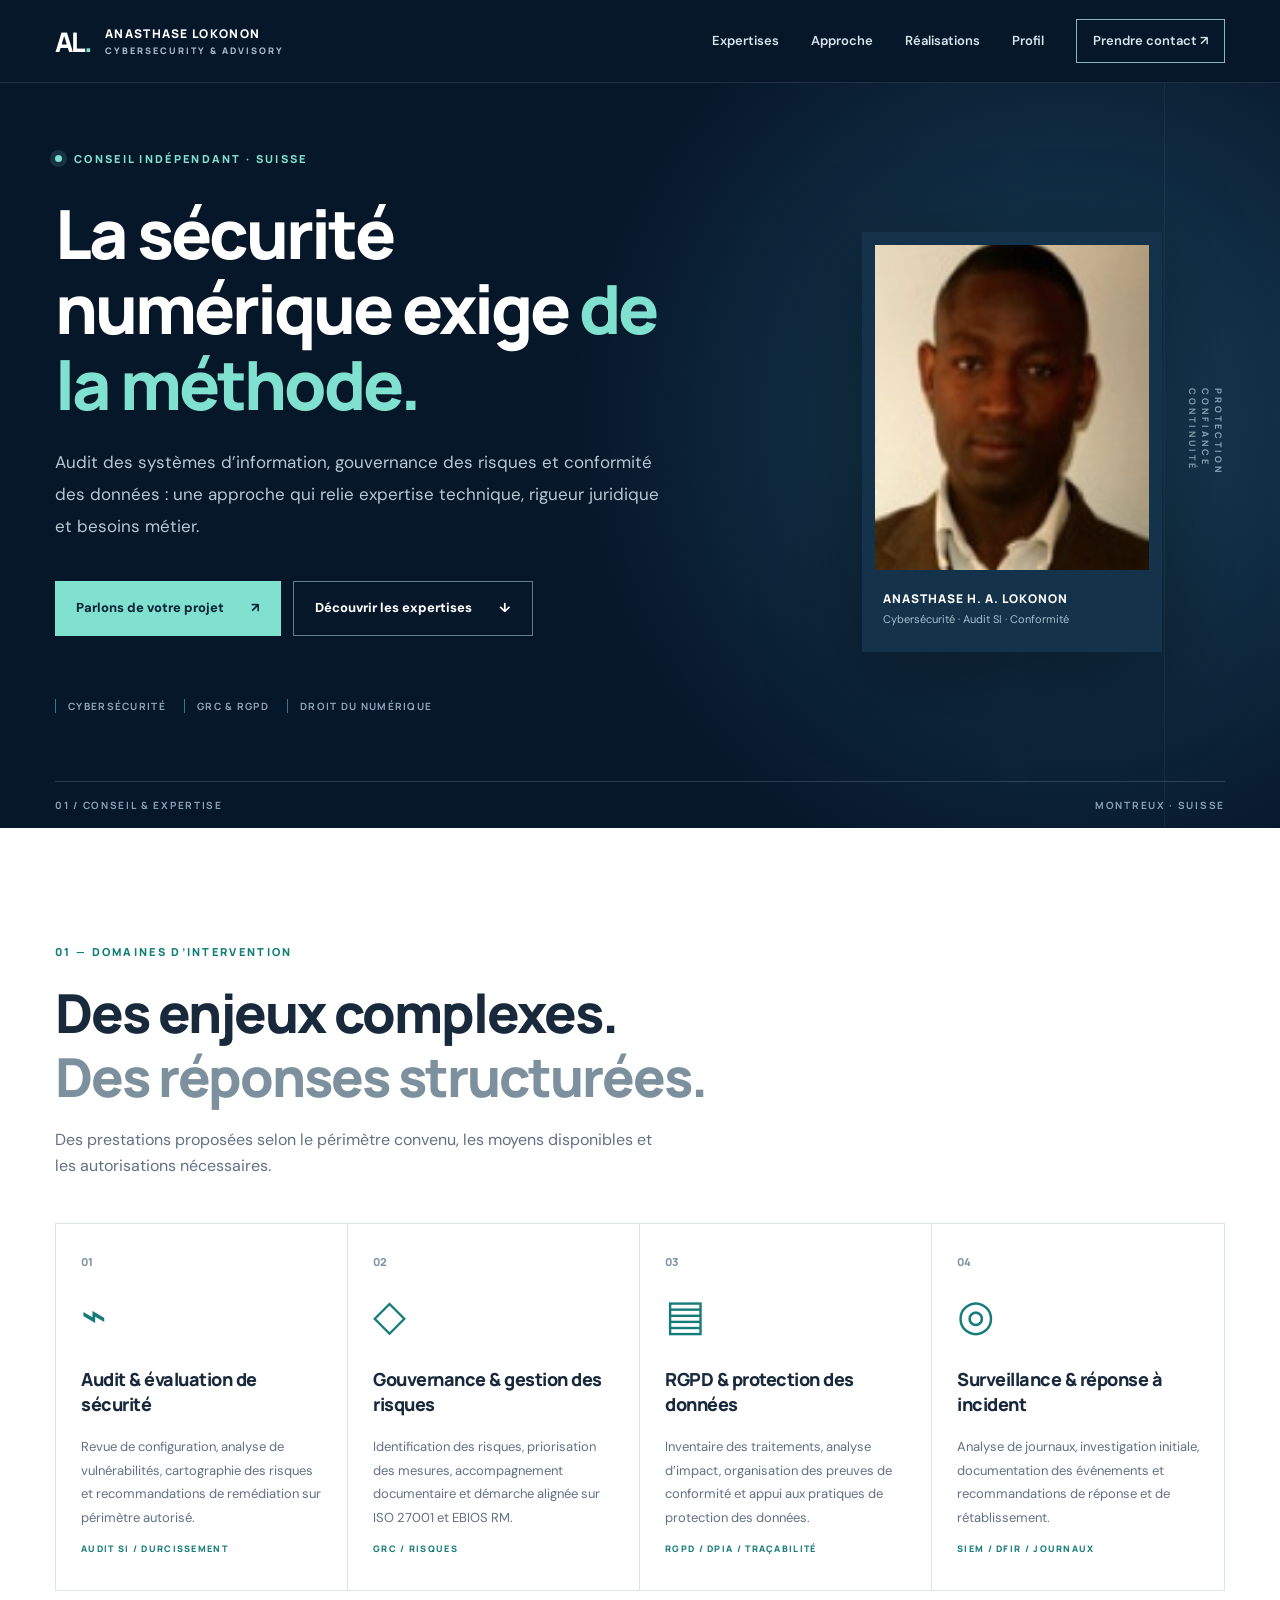
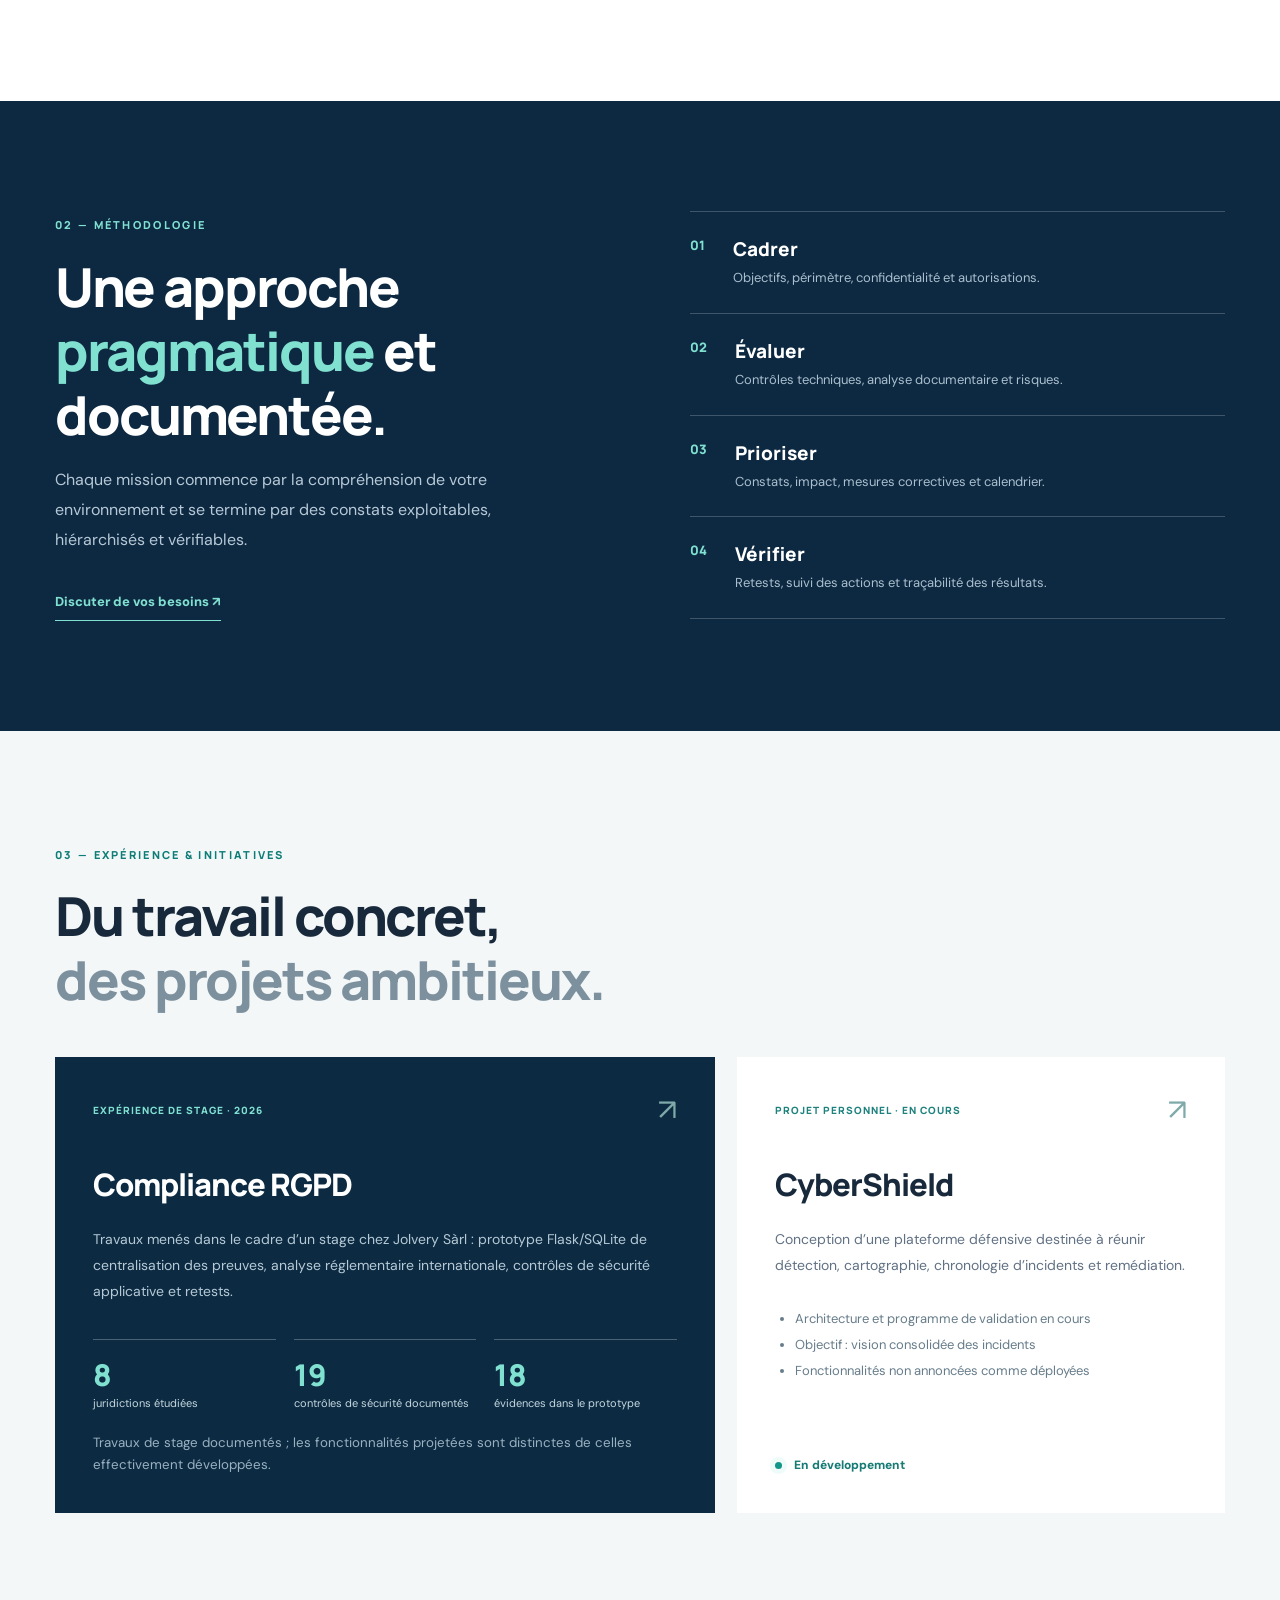
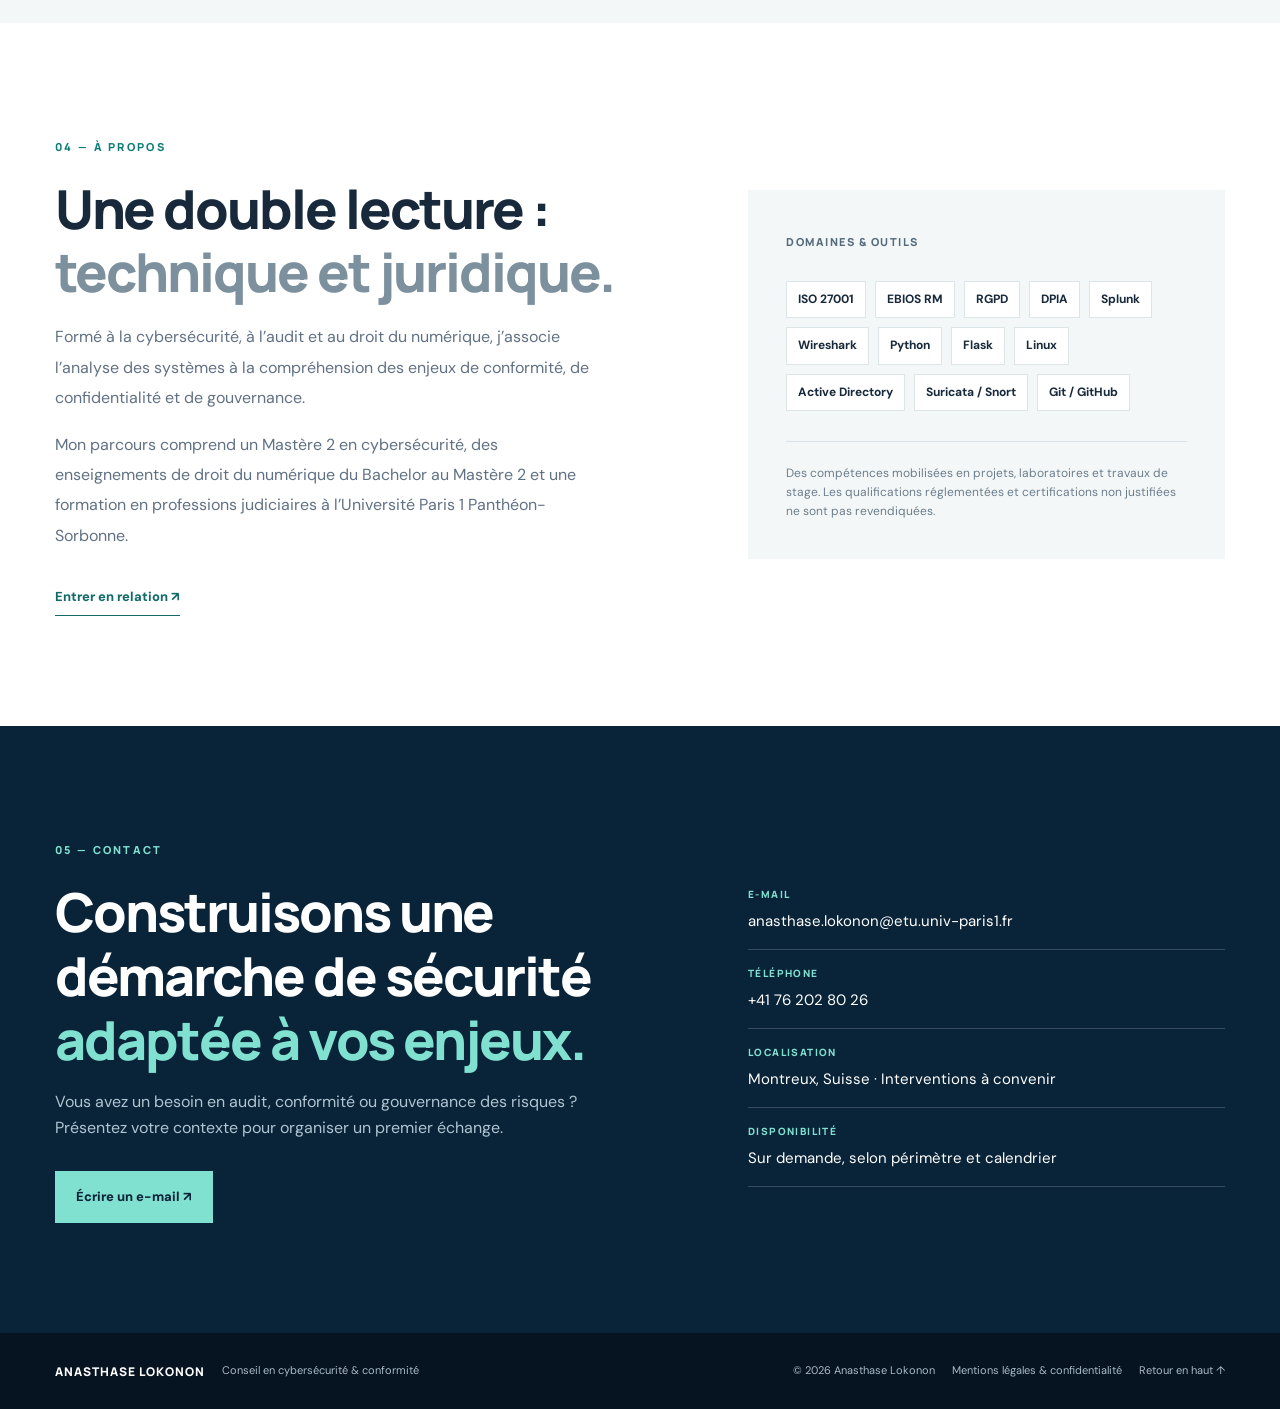
==== index.html @ 8c26c09a "Add files via upload" ====
<!doctype html>
<html lang="fr">
<head>
<meta charset="utf-8"><meta name="viewport" content="width=device-width,initial-scale=1">
<meta name="description" content="Conseil en cybersécurité, audit de sécurité, gouvernance des risques et conformité RGPD en Suisse. Anasthase Lokonon.">
<meta name="theme-color" content="#07172a"><title>Anasthase Lokonon | Conseil en cybersécurité & conformité</title>
<link rel="icon" href="assets/favicon.svg" type="image/svg+xml"><link rel="stylesheet" href="styles.css">
</head>
<body>
<a class="skip" href="#main">Aller au contenu</a>
<header class="header"><div class="container nav"><a class="brand" href="#accueil" aria-label="Accueil"><span class="brand-mark">AL<span>.</span></span><span class="brand-copy">ANASTHASE LOKONON<small>CYBERSECURITY & ADVISORY</small></span></a><button class="menu-toggle" type="button" aria-expanded="false" aria-controls="navlinks">Menu <span aria-hidden="true">☰</span></button><nav id="navlinks" aria-label="Navigation principale"><a href="#expertises">Expertises</a><a href="#approche">Approche</a><a href="#realisations">Réalisations</a><a href="#profil">Profil</a><a class="nav-contact" href="#contact">Prendre contact ↗</a></nav></div></header>
<main id="main">
<section class="hero" id="accueil"><div class="hero-grid container"><div class="hero-copy"><div class="eyebrow"><span class="pulse"></span> CONSEIL INDÉPENDANT · SUISSE</div><h1>La sécurité numérique exige <em>de la méthode.</em></h1><p class="lead">Audit des systèmes d’information, gouvernance des risques et conformité des données : une approche qui relie expertise technique, rigueur juridique et besoins métier.</p><div class="hero-actions"><a class="btn primary" href="#contact">Parlons de votre projet <span>↗</span></a><a class="btn ghost" href="#expertises">Découvrir les expertises <span>↓</span></a></div><div class="hero-proof"><span>CYBERSÉCURITÉ</span><span>GRC & RGPD</span><span>DROIT DU NUMÉRIQUE</span></div></div><div class="hero-aside"><div class="portrait-card"><img src="assets/portrait.jpg" alt="Portrait d’Anasthase Lokonon"/><div class="portrait-meta"><span>ANASTHASE H. A. LOKONON</span><small>Cybersécurité · Audit SI · Conformité</small></div></div><div class="hero-annotation"><span class="line"></span><span>PROTECTION<br>CONFIANCE<br>CONTINUITÉ</span></div></div></div><div class="hero-bottom container"><span>01 / CONSEIL & EXPERTISE</span><span>MONTREUX · SUISSE</span></div></section>
<section class="intro section" id="expertises"><div class="container"><div class="section-heading"><span class="kicker">01 — DOMAINES D’INTERVENTION</span><h2>Des enjeux complexes.<br><span>Des réponses structurées.</span></h2><p>Des prestations proposées selon le périmètre convenu, les moyens disponibles et les autorisations nécessaires.</p></div><div class="services"><article class="service"><span class="service-num">01</span><div class="service-icon">⌁</div><h3>Audit & évaluation de sécurité</h3><p>Revue de configuration, analyse de vulnérabilités, cartographie des risques et recommandations de remédiation sur périmètre autorisé.</p><span class="service-tags">AUDIT SI / DURCISSEMENT</span></article><article class="service"><span class="service-num">02</span><div class="service-icon">◇</div><h3>Gouvernance & gestion des risques</h3><p>Identification des risques, priorisation des mesures, accompagnement documentaire et démarche alignée sur ISO 27001 et EBIOS RM.</p><span class="service-tags">GRC / RISQUES</span></article><article class="service"><span class="service-num">03</span><div class="service-icon">▤</div><h3>RGPD & protection des données</h3><p>Inventaire des traitements, analyse d’impact, organisation des preuves de conformité et appui aux pratiques de protection des données.</p><span class="service-tags">RGPD / DPIA / TRAÇABILITÉ</span></article><article class="service"><span class="service-num">04</span><div class="service-icon">◎</div><h3>Surveillance & réponse à incident</h3><p>Analyse de journaux, investigation initiale, documentation des événements et recommandations de réponse et de rétablissement.</p><span class="service-tags">SIEM / DFIR / JOURNAUX</span></article></div></div></section>
<section class="approach section" id="approche"><div class="container approach-grid"><div><span class="kicker light">02 — MÉTHODOLOGIE</span><h2>Une approche <em>pragmatique</em> et documentée.</h2><p>Chaque mission commence par la compréhension de votre environnement et se termine par des constats exploitables, hiérarchisés et vérifiables.</p><a class="text-link" href="#contact">Discuter de vos besoins ↗</a></div><div class="steps"><div><b>01</b><span><strong>Cadrer</strong><small>Objectifs, périmètre, confidentialité et autorisations.</small></span></div><div><b>02</b><span><strong>Évaluer</strong><small>Contrôles techniques, analyse documentaire et risques.</small></span></div><div><b>03</b><span><strong>Prioriser</strong><small>Constats, impact, mesures correctives et calendrier.</small></span></div><div><b>04</b><span><strong>Vérifier</strong><small>Retests, suivi des actions et traçabilité des résultats.</small></span></div></div></div></section>
<section class="projects section" id="realisations"><div class="container"><div class="section-heading"><span class="kicker">03 — EXPÉRIENCE & INITIATIVES</span><h2>Du travail concret,<br><span>des projets ambitieux.</span></h2></div><div class="project-grid"><article class="project featured"><div class="project-top"><span class="tag">EXPÉRIENCE DE STAGE · 2026</span><span class="project-symbol">↗</span></div><h3>Compliance RGPD</h3><p>Travaux menés dans le cadre d’un stage chez Jolvery Sàrl : prototype Flask/SQLite de centralisation des preuves, analyse réglementaire internationale, contrôles de sécurité applicative et retests.</p><div class="project-metrics"><div><strong>8</strong><span>juridictions étudiées</span></div><div><strong>19</strong><span>contrôles de sécurité documentés</span></div><div><strong>18</strong><span>évidences dans le prototype</span></div></div><small>Travaux de stage documentés ; les fonctionnalités projetées sont distinctes de celles effectivement développées.</small></article><article class="project secondary"><div class="project-top"><span class="tag outline">PROJET PERSONNEL · EN COURS</span><span class="project-symbol">↗</span></div><h3>CyberShield</h3><p>Conception d’une plateforme défensive destinée à réunir détection, cartographie, chronologie d’incidents et remédiation.</p><ul><li>Architecture et programme de validation en cours</li><li>Objectif : vision consolidée des incidents</li><li>Fonctionnalités non annoncées comme déployées</li></ul><span class="project-status"><span class="pulse"></span> En développement</span></article></div></div></section>
<section class="profile section" id="profil"><div class="container profile-grid"><div><span class="kicker">04 — À PROPOS</span><h2>Une double lecture :<br><span>technique et juridique.</span></h2><p>Formé à la cybersécurité, à l’audit et au droit du numérique, j’associe l’analyse des systèmes à la compréhension des enjeux de conformité, de confidentialité et de gouvernance.</p><p>Mon parcours comprend un Mastère 2 en cybersécurité, des enseignements de droit du numérique du Bachelor au Mastère 2 et une formation en professions judiciaires à l’Université Paris 1 Panthéon-Sorbonne.</p><a class="text-link dark" href="#contact">Entrer en relation ↗</a></div><div class="profile-panel"><span>DOMAINES & OUTILS</span><div class="chips"><span>ISO 27001</span><span>EBIOS RM</span><span>RGPD</span><span>DPIA</span><span>Splunk</span><span>Wireshark</span><span>Python</span><span>Flask</span><span>Linux</span><span>Active Directory</span><span>Suricata / Snort</span><span>Git / GitHub</span></div><div class="profile-note">Des compétences mobilisées en projets, laboratoires et travaux de stage. Les qualifications réglementées et certifications non justifiées ne sont pas revendiquées.</div></div></div></section>
<section class="contact section" id="contact"><div class="container contact-grid"><div><span class="kicker light">05 — CONTACT</span><h2>Construisons une démarche de sécurité <em>adaptée à vos enjeux.</em></h2><p>Vous avez un besoin en audit, conformité ou gouvernance des risques ? Présentez votre contexte pour organiser un premier échange.</p><a class="btn primary" href="mailto:anasthase.lokonon@etu.univ-paris1.fr?subject=Demande%20de%20contact%20-%20Conseil%20cybers%C3%A9curit%C3%A9">Écrire un e-mail ↗</a></div><div class="contact-details"><div><small>E-MAIL</small><a href="mailto:anasthase.lokonon@etu.univ-paris1.fr">anasthase.lokonon@etu.univ-paris1.fr</a></div><div><small>TÉLÉPHONE</small><a href="tel:+41762028026">+41 76 202 80 26</a></div><div><small>LOCALISATION</small><span>Montreux, Suisse · Interventions à convenir</span></div><div><small>DISPONIBILITÉ</small><span>Sur demande, selon périmètre et calendrier</span></div></div></div></section>
</main>
<footer><div class="container footer-inner"><div><strong>ANASTHASE LOKONON</strong><span>Conseil en cybersécurité & conformité</span></div><div><span>© <span id="year">2026</span> Anasthase Lokonon</span><button type="button" class="footer-link" id="legal-open">Mentions légales & confidentialité</button><a href="#accueil">Retour en haut ↑</a></div></div></footer>
<dialog id="legal"><div class="dialog-content"><button type="button" class="close" id="legal-close" aria-label="Fermer">×</button><h2>Mentions légales & confidentialité</h2><p><strong>Site vitrine de pré-lancement.</strong> Présentation du projet d’activité professionnelle d’Anasthase Lokonon. Aucune immatriculation commerciale, forme juridique ou certification d’entreprise n’est revendiquée à ce stade.</p><p><strong>Contact :</strong> anasthase.lokonon@etu.univ-paris1.fr — Montreux, Suisse.</p><p><strong>Données :</strong> ce site statique ne comporte ni formulaire de collecte ni outil d’analyse d’audience intégré. Le bouton de contact ouvre votre logiciel de messagerie ; votre message est ensuite traité par votre fournisseur de courrier électronique.</p><p><strong>Avant publication commerciale :</strong> compléter les mentions obligatoires applicables (raison sociale, adresse professionnelle, identifiants d’entreprise, hébergeur, politique de confidentialité, selon le cas).</p></div></dialog>
<script src="script.js"></script>
</body></html>
---- styles.css ----
@import url('https://fonts.googleapis.com/css2?family=DM+Sans:wght@400;500;600;700&family=Manrope:wght@400;500;600;700;800&display=swap');
:root{--navy:#07172a;--navy2:#0d2841;--teal:#80e1d1;--ink:#17293b;--muted:#617184;--line:#dce4eb;--off:#f4f7f8;--white:#fff}*{box-sizing:border-box}html{scroll-behavior:smooth}body{margin:0;font-family:'DM Sans',Arial,sans-serif;color:var(--ink);background:#fff;line-height:1.6}a{color:inherit;text-decoration:none}button{font:inherit}img{max-width:100%}.container{width:min(1170px,calc(100% - 56px));margin:auto}.skip{position:absolute;left:-999px;top:0;background:white;z-index:10;padding:10px}.skip:focus{left:10px}.header{background:var(--navy);position:sticky;top:0;z-index:8;border-bottom:1px solid #ffffff1c}.nav{display:flex;align-items:center;justify-content:space-between;min-height:82px}.brand{display:flex;gap:14px;align-items:center;color:white}.brand-mark{font:800 27px Manrope;letter-spacing:-2px}.brand-mark span{color:var(--teal)}.brand-copy{font:800 12px Manrope;letter-spacing:1.3px}.brand-copy small{display:block;font-size:9px;letter-spacing:2px;color:#a7bbcb;margin-top:2px}.nav nav{display:flex;align-items:center;gap:32px;color:#d9e5ec;font-size:13px;font-weight:600}.nav nav a:hover,.text-link:hover{color:var(--teal)}.nav-contact{border:1px solid #8ab6c4;padding:11px 16px}.menu-toggle{display:none}.hero{background:radial-gradient(circle at 83% 45%,#19415a 0%,transparent 43%),var(--navy);color:white;position:relative;overflow:hidden}.hero:before{content:'';position:absolute;right:9%;top:0;height:100%;border-left:1px solid #ffffff0d}.hero-grid{min-height:660px;display:grid;grid-template-columns:1.22fr .78fr;gap:80px;align-items:center;padding:68px 0}.eyebrow,.kicker{font:800 11px Manrope;letter-spacing:2.3px;color:#0e7d77}.eyebrow{color:var(--teal);display:flex;align-items:center;gap:12px}.pulse{display:inline-block;width:7px;height:7px;background:var(--teal);border-radius:50%;box-shadow:0 0 0 5px #80e1d122}.hero h1{font:800 clamp(46px,5.3vw,78px)/1.11 Manrope;letter-spacing:-3px;margin:30px 0 24px;max-width:750px}.hero h1 em,.approach h2 em,.contact h2 em{font-style:normal;color:var(--teal)}.lead{font-size:17px;max-width:620px;color:#b7c8d4;line-height:1.9}.hero-actions{display:flex;gap:12px;flex-wrap:wrap;margin-top:38px}.btn{display:inline-flex;gap:27px;align-items:center;justify-content:space-between;padding:16px 21px;font-size:13px;font-weight:800;transition:transform .2s,background .2s}.btn:hover{transform:translateY(-2px)}.primary{background:var(--teal);color:#082338}.primary:hover{background:#a7f0e4}.ghost{border:1px solid #617d90;color:white}.hero-proof{display:flex;gap:18px;flex-wrap:wrap;margin-top:63px}.hero-proof span{font:700 10px Manrope;letter-spacing:1.3px;color:#8ea7b8;border-left:1px solid #447084;padding-left:12px}.hero-aside{display:flex;align-items:center;gap:24px;justify-content:flex-end}.portrait-card{width:300px;background:#14334a;padding:13px;box-shadow:0 24px 90px #0006;transform:translateY(10px)}.portrait-card img{width:100%;height:325px;object-fit:cover;object-position:center 25%;display:block;image-rendering:auto;filter:saturate(.88)}.portrait-meta{padding:20px 8px 10px;display:grid;gap:4px}.portrait-meta span{font:800 12px Manrope;letter-spacing:1px}.portrait-meta small{font-size:11px;color:#a7becd}.hero-annotation{writing-mode:vertical-rl;font:700 9px Manrope;letter-spacing:3px;color:#92b2bf}.hero-bottom{border-top:1px solid #ffffff24;display:flex;justify-content:space-between;padding:16px 0;color:#88a5b5;font:700 10px Manrope;letter-spacing:1.7px}.section{padding:110px 0}.section-heading{max-width:770px;margin-bottom:45px}.section h2{font:800 clamp(34px,4.2vw,56px)/1.19 Manrope;letter-spacing:-2px;margin:18px 0}.section-heading h2 span,.profile h2 span{color:#7c909e}.section-heading p{max-width:600px;color:var(--muted)}.services{display:grid;grid-template-columns:repeat(4,1fr);border:1px solid var(--line)}.service{padding:30px 25px 35px;border-right:1px solid var(--line);min-height:355px;display:flex;flex-direction:column}.service:last-child{border:0}.service-num{font:800 11px Manrope;color:#8095a5}.service-icon{font-size:43px;color:#157c79;margin:12px 0}.service h3{font:800 18px/1.4 Manrope;letter-spacing:-.5px;margin:5px 0}.service p{font-size:13px;color:var(--muted);line-height:1.8}.service-tags{margin-top:auto;font:800 9px Manrope;letter-spacing:1.3px;color:#197d7b}.approach{background:var(--navy2);color:white}.approach-grid{display:grid;grid-template-columns:1fr 1fr;gap:100px}.kicker.light{color:var(--teal)}.approach h2{max-width:470px}.approach p{color:#b7c9d6;max-width:440px;line-height:1.9}.text-link{display:inline-block;font-weight:800;color:var(--teal);border-bottom:1px solid currentColor;padding-bottom:7px;margin-top:20px;font-size:13px}.steps{border-top:1px solid #ffffff35}.steps>div{display:flex;gap:28px;border-bottom:1px solid #ffffff35;padding:24px 0}.steps b{color:var(--teal);font:800 13px Manrope}.steps span{display:grid;gap:6px}.steps strong{font:800 19px Manrope}.steps small{color:#abc0ce;font-size:13px}.projects{background:var(--off)}.project-grid{display:grid;grid-template-columns:1.15fr .85fr;gap:22px}.project{padding:38px;background:white;min-height:425px;display:flex;flex-direction:column}.project.featured{background:#0c2b43;color:white}.project-top{display:flex;justify-content:space-between;align-items:center}.tag{font:800 10px Manrope;letter-spacing:1px;color:var(--teal)}.tag.outline{color:#1d827e}.project-symbol{font-size:30px;line-height:1;color:#7faaa9}.project h3{font:800 31px Manrope;letter-spacing:-1px;margin:38px 0 8px}.project p{font-size:14px;line-height:1.85;color:#b6c9d5}.project.secondary p{color:var(--muted)}.project-metrics{display:grid;grid-template-columns:repeat(3,1fr);gap:18px;margin:20px 0}.project-metrics div{border-top:1px solid #ffffff42;padding-top:14px}.project-metrics strong{display:block;font:800 30px Manrope;color:var(--teal)}.project-metrics span{display:block;font-size:11px;color:#c6d7df}.project.featured>small{color:#9ab1c0;margin-top:auto}.project ul{padding-left:20px;font-size:13px;color:#667c8a;line-height:2}.project-status{margin-top:auto;font-size:12px;font-weight:800;color:#167b75;display:flex;align-items:center;gap:12px}.project-status .pulse{background:#14958a}.profile-grid{display:grid;grid-template-columns:1.1fr .9fr;gap:110px;align-items:center}.profile p{color:var(--muted);line-height:1.9;max-width:550px}.text-link.dark{color:#126b69}.profile-panel{background:var(--off);padding:38px}.profile-panel>span{font:800 11px Manrope;letter-spacing:1.5px;color:#536b7d}.chips{display:flex;flex-wrap:wrap;gap:9px;margin-top:28px}.chips span{background:white;border:1px solid #dce6e9;padding:8px 11px;font-size:12px;font-weight:700}.profile-note{margin-top:30px;border-top:1px solid #d9e2e7;padding-top:22px;font-size:12px;color:#6b7e8c}.contact{background:#092338;color:white}.contact-grid{display:grid;grid-template-columns:1.1fr .9fr;gap:110px}.contact h2{max-width:610px}.contact p{color:#b0c5d2;max-width:530px;margin-bottom:30px}.contact-details{padding-top:35px}.contact-details>div{border-bottom:1px solid #ffffff30;padding:16px 0;display:grid;gap:8px}.contact-details small{font:800 10px Manrope;letter-spacing:1.4px;color:var(--teal)}.contact-details a,.contact-details span{font-size:15px;overflow-wrap:anywhere}footer{background:#061421;color:#a9bac6}.footer-inner{padding:29px 0;display:flex;justify-content:space-between;gap:20px}.footer-inner>div{display:flex;gap:17px;align-items:center;flex-wrap:wrap;font-size:11px}.footer-inner strong{color:white;font:800 12px Manrope;letter-spacing:1px}.footer-link{background:none;border:0;color:inherit;cursor:pointer;padding:0;font-size:11px}.footer-link:hover{color:white}dialog{max-width:610px;border:0;box-shadow:0 30px 100px #0007;padding:0;border-radius:4px}dialog::backdrop{background:#041625b8}.dialog-content{padding:36px;position:relative}.dialog-content h2{font:800 25px Manrope}.dialog-content p{color:#526779;font-size:14px}.close{position:absolute;right:16px;top:10px;border:0;background:none;font-size:30px;cursor:pointer}@media(max-width:980px){.nav nav{gap:16px}.hero-grid{gap:25px}.portrait-card{width:235px}.portrait-card img{height:260px}.services{grid-template-columns:repeat(2,1fr)}.service:nth-child(2){border-right:0}.service:nth-child(-n+2){border-bottom:1px solid var(--line)}.approach-grid,.profile-grid,.contact-grid{gap:40px}}@media(max-width:700px){.container{width:min(100% - 34px,1170px)}.nav{min-height:68px}.menu-toggle{display:block;background:transparent;color:white;border:1px solid #7891a1;padding:8px 12px}.nav nav{display:none;position:absolute;top:68px;left:0;right:0;background:#092338;flex-direction:column;align-items:stretch;gap:0;padding:10px 18px 20px}.nav nav.open{display:flex}.nav nav a{padding:12px;border-bottom:1px solid #ffffff21}.nav-contact{border:0}.hero-grid{grid-template-columns:1fr;min-height:0;padding:58px 0 40px;gap:38px}.hero h1{letter-spacing:-2px}.hero-aside{justify-content:flex-start}.portrait-card{width:230px}.portrait-card img{height:260px}.hero-annotation{display:none}.hero-proof{margin-top:35px}.hero-bottom{font-size:9px}.section{padding:70px 0}.section h2{letter-spacing:-1.5px}.services{grid-template-columns:1fr}.service{border-right:0!important;border-bottom:1px solid var(--line)!important;min-height:260px}.service:last-child{border-bottom:0!important}.approach-grid,.project-grid,.profile-grid,.contact-grid{grid-template-columns:1fr}.project{padding:28px;min-height:0}.project-metrics{gap:10px}.project-metrics strong{font-size:23px}.profile-panel{padding:26px}.footer-inner{flex-direction:column}.brand-copy{font-size:10px}}@media(prefers-reduced-motion:reduce){html{scroll-behavior:auto}.btn{transition:none}}
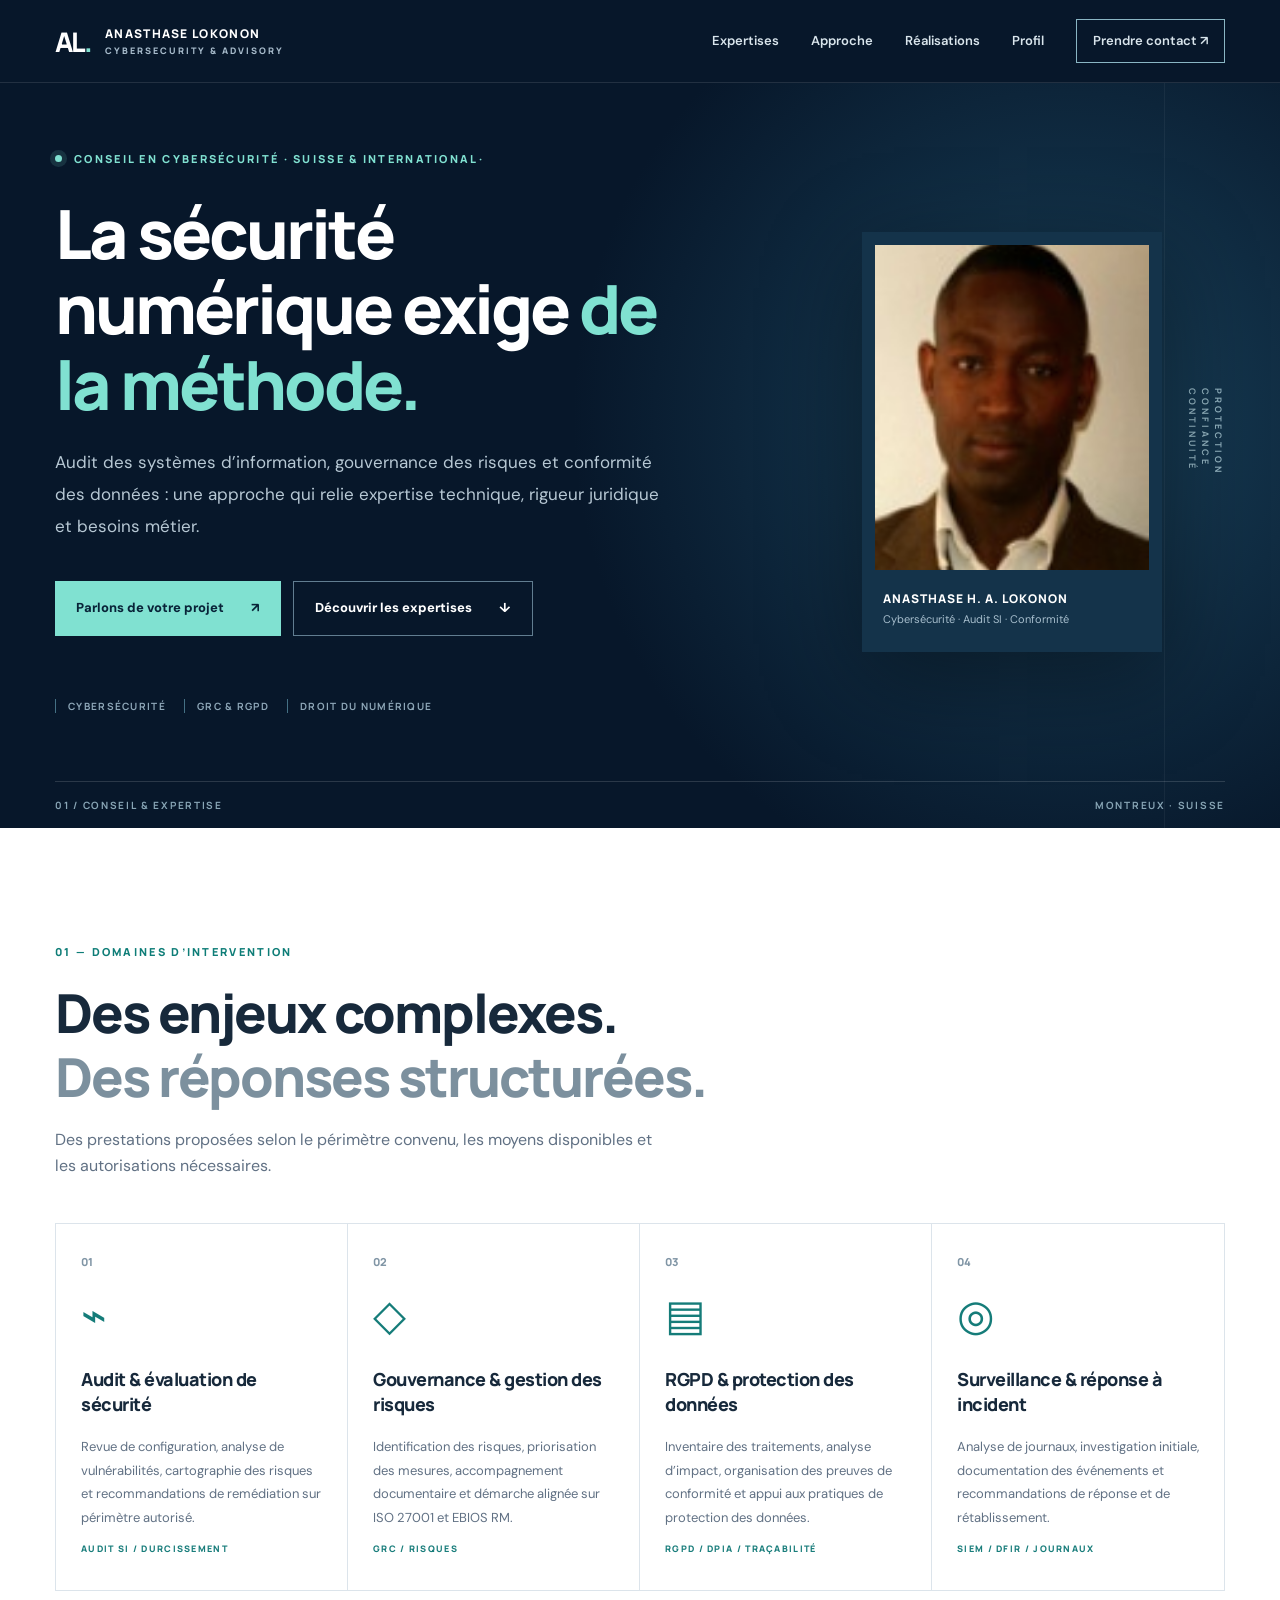
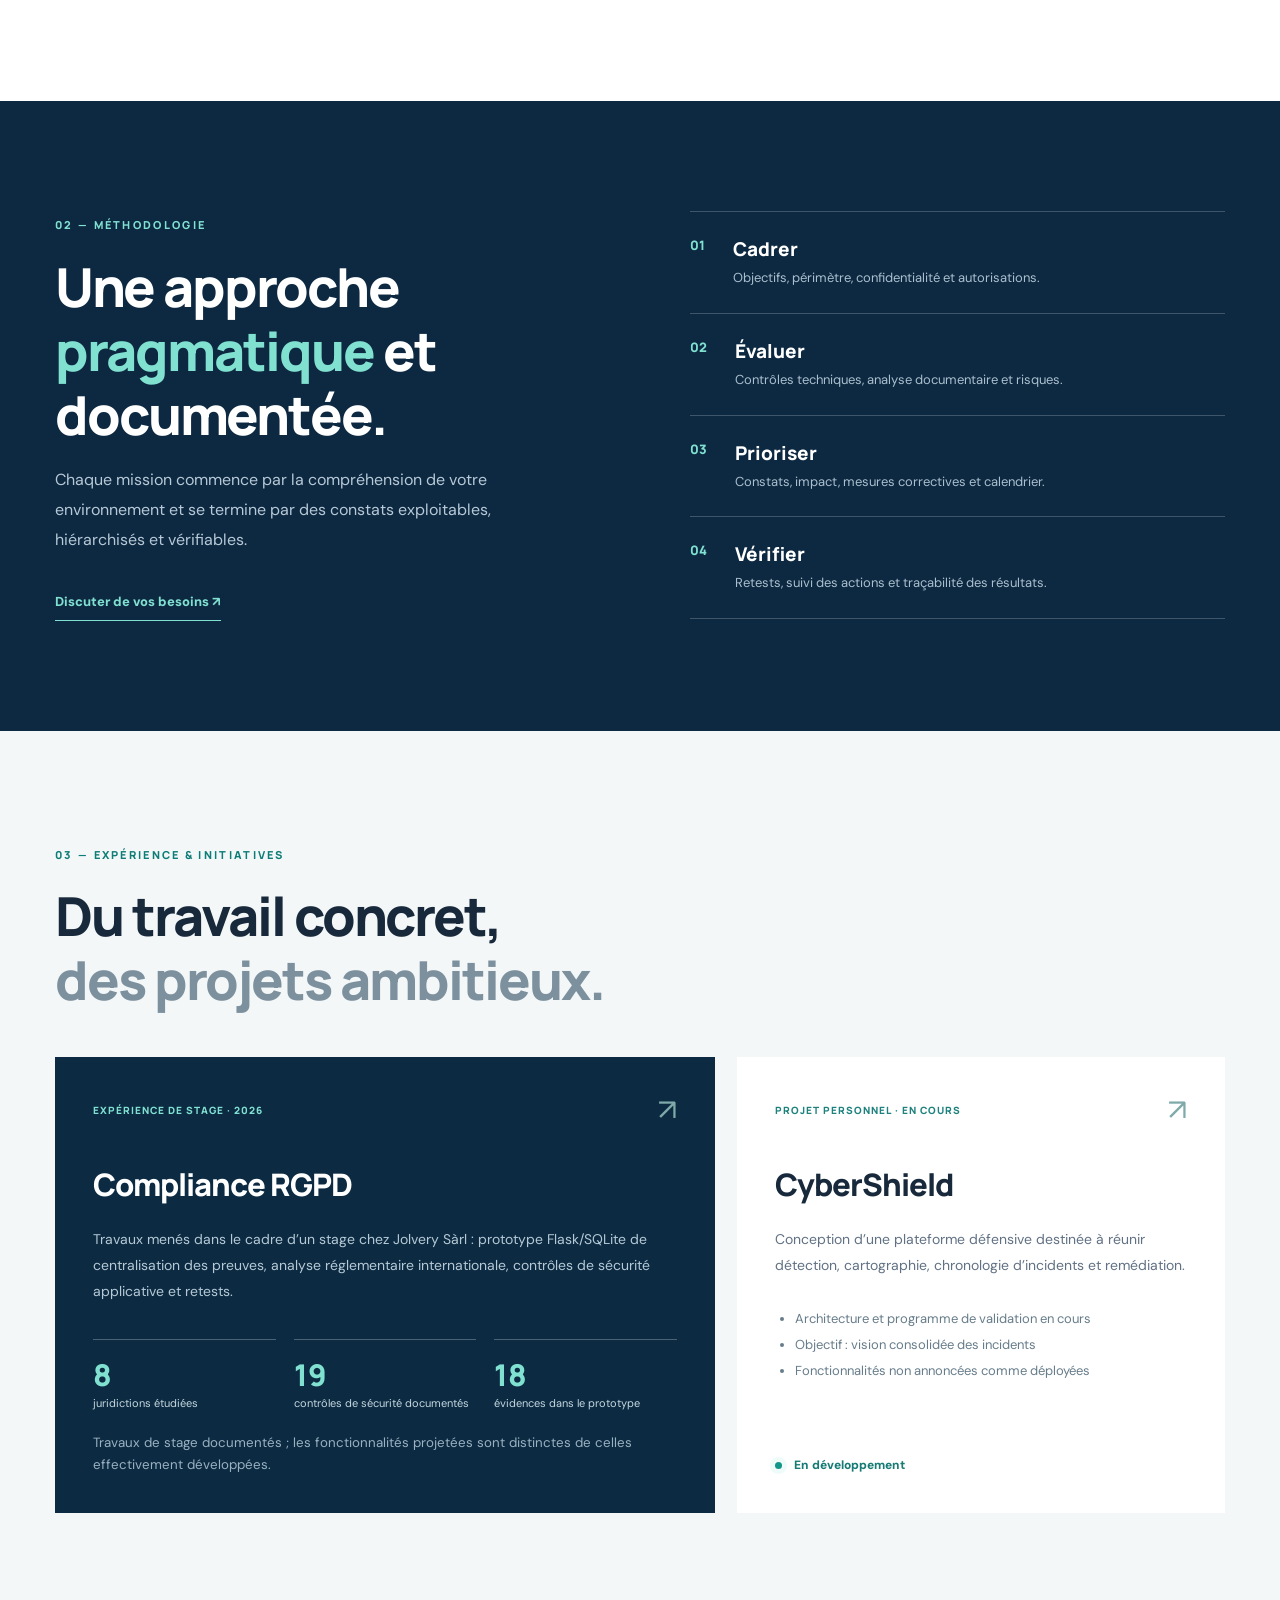
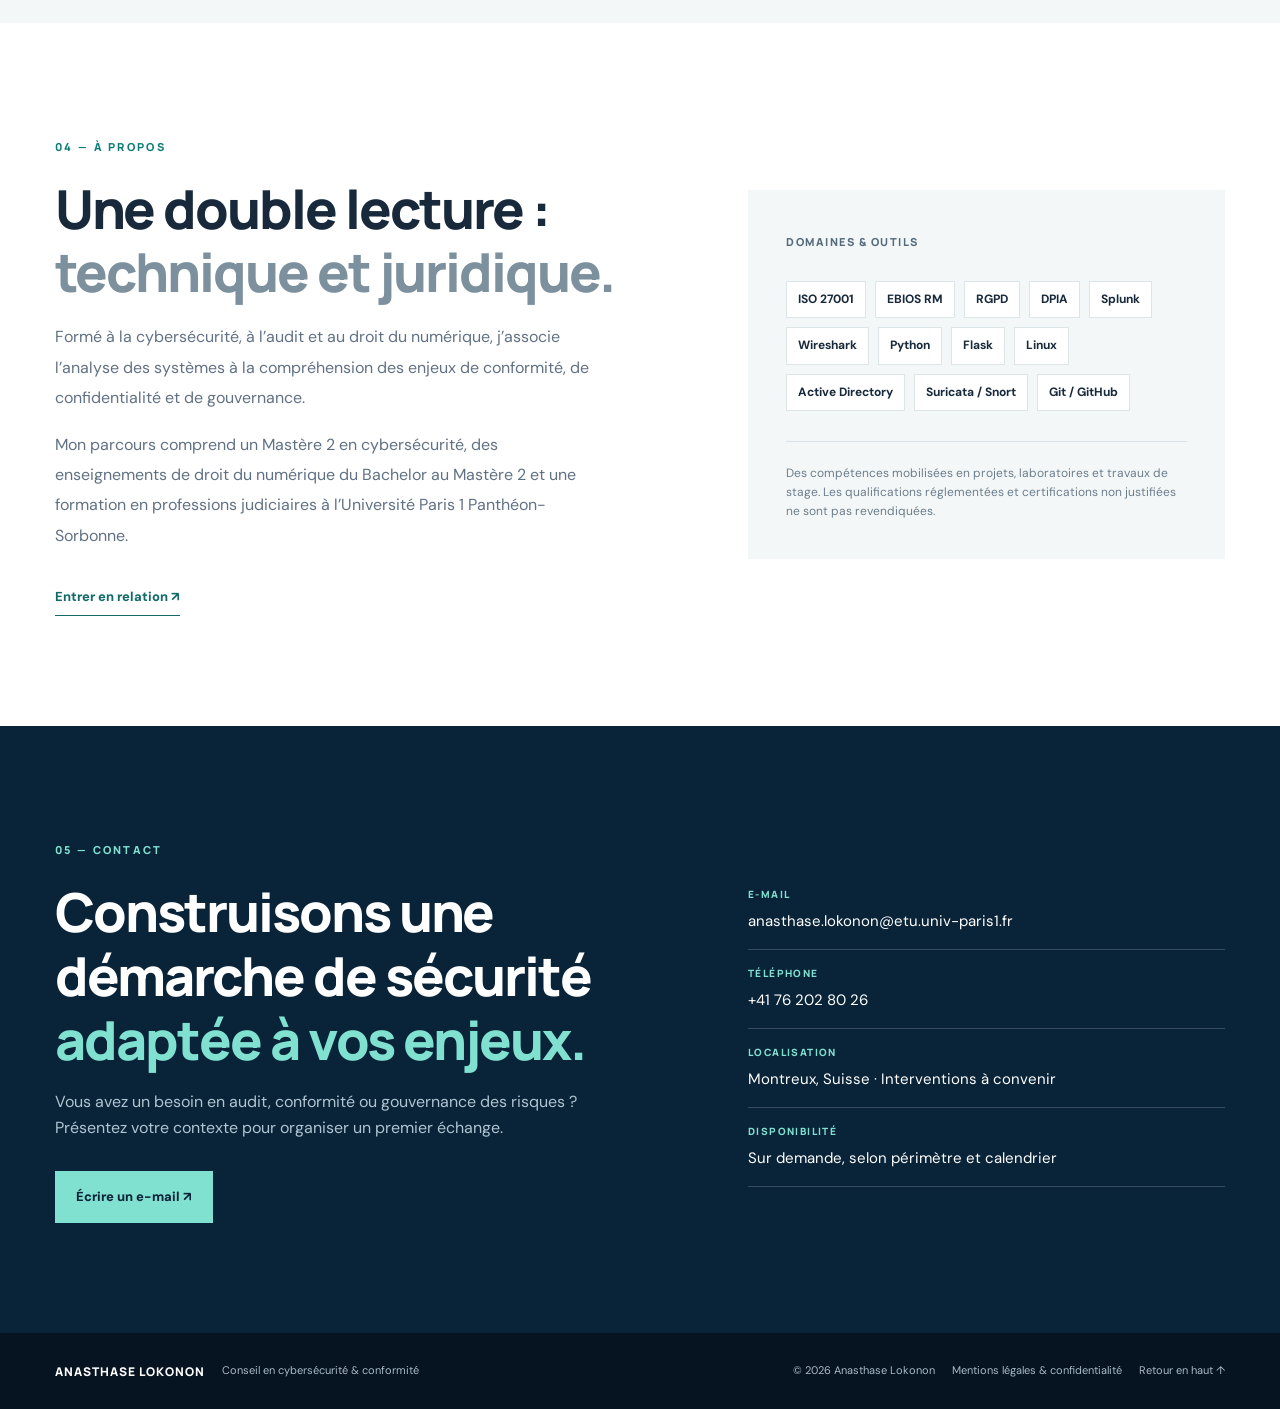
==== commit f3d2bc26: "CONSEIL EN CYBERSÉCURITÉ · SUISSE & INTERNATIONAL" ====
--- a/index.html
+++ b/index.html
@@ -10,7 +10,7 @@
 <a class="skip" href="#main">Aller au contenu</a>
 <header class="header"><div class="container nav"><a class="brand" href="#accueil" aria-label="Accueil"><span class="brand-mark">AL<span>.</span></span><span class="brand-copy">ANASTHASE LOKONON<small>CYBERSECURITY & ADVISORY</small></span></a><button class="menu-toggle" type="button" aria-expanded="false" aria-controls="navlinks">Menu <span aria-hidden="true">☰</span></button><nav id="navlinks" aria-label="Navigation principale"><a href="#expertises">Expertises</a><a href="#approche">Approche</a><a href="#realisations">Réalisations</a><a href="#profil">Profil</a><a class="nav-contact" href="#contact">Prendre contact ↗</a></nav></div></header>
 <main id="main">
-<section class="hero" id="accueil"><div class="hero-grid container"><div class="hero-copy"><div class="eyebrow"><span class="pulse"></span> CONSEIL INDÉPENDANT · SUISSE</div><h1>La sécurité numérique exige <em>de la méthode.</em></h1><p class="lead">Audit des systèmes d’information, gouvernance des risques et conformité des données : une approche qui relie expertise technique, rigueur juridique et besoins métier.</p><div class="hero-actions"><a class="btn primary" href="#contact">Parlons de votre projet <span>↗</span></a><a class="btn ghost" href="#expertises">Découvrir les expertises <span>↓</span></a></div><div class="hero-proof"><span>CYBERSÉCURITÉ</span><span>GRC & RGPD</span><span>DROIT DU NUMÉRIQUE</span></div></div><div class="hero-aside"><div class="portrait-card"><img src="assets/portrait.jpg" alt="Portrait d’Anasthase Lokonon"/><div class="portrait-meta"><span>ANASTHASE H. A. LOKONON</span><small>Cybersécurité · Audit SI · Conformité</small></div></div><div class="hero-annotation"><span class="line"></span><span>PROTECTION<br>CONFIANCE<br>CONTINUITÉ</span></div></div></div><div class="hero-bottom container"><span>01 / CONSEIL & EXPERTISE</span><span>MONTREUX · SUISSE</span></div></section>
+<section class="hero" id="accueil"><div class="hero-grid container"><div class="hero-copy"><div class="eyebrow"><span class="pulse"></span> CONSEIL EN CYBERSÉCURITÉ · SUISSE & INTERNATIONAL· </div><h1>La sécurité numérique exige <em>de la méthode.</em></h1><p class="lead">Audit des systèmes d’information, gouvernance des risques et conformité des données : une approche qui relie expertise technique, rigueur juridique et besoins métier.</p><div class="hero-actions"><a class="btn primary" href="#contact">Parlons de votre projet <span>↗</span></a><a class="btn ghost" href="#expertises">Découvrir les expertises <span>↓</span></a></div><div class="hero-proof"><span>CYBERSÉCURITÉ</span><span>GRC & RGPD</span><span>DROIT DU NUMÉRIQUE</span></div></div><div class="hero-aside"><div class="portrait-card"><img src="assets/portrait.jpg" alt="Portrait d’Anasthase Lokonon"/><div class="portrait-meta"><span>ANASTHASE H. A. LOKONON</span><small>Cybersécurité · Audit SI · Conformité</small></div></div><div class="hero-annotation"><span class="line"></span><span>PROTECTION<br>CONFIANCE<br>CONTINUITÉ</span></div></div></div><div class="hero-bottom container"><span>01 / CONSEIL & EXPERTISE</span><span>MONTREUX · SUISSE</span></div></section>
 <section class="intro section" id="expertises"><div class="container"><div class="section-heading"><span class="kicker">01 — DOMAINES D’INTERVENTION</span><h2>Des enjeux complexes.<br><span>Des réponses structurées.</span></h2><p>Des prestations proposées selon le périmètre convenu, les moyens disponibles et les autorisations nécessaires.</p></div><div class="services"><article class="service"><span class="service-num">01</span><div class="service-icon">⌁</div><h3>Audit & évaluation de sécurité</h3><p>Revue de configuration, analyse de vulnérabilités, cartographie des risques et recommandations de remédiation sur périmètre autorisé.</p><span class="service-tags">AUDIT SI / DURCISSEMENT</span></article><article class="service"><span class="service-num">02</span><div class="service-icon">◇</div><h3>Gouvernance & gestion des risques</h3><p>Identification des risques, priorisation des mesures, accompagnement documentaire et démarche alignée sur ISO 27001 et EBIOS RM.</p><span class="service-tags">GRC / RISQUES</span></article><article class="service"><span class="service-num">03</span><div class="service-icon">▤</div><h3>RGPD & protection des données</h3><p>Inventaire des traitements, analyse d’impact, organisation des preuves de conformité et appui aux pratiques de protection des données.</p><span class="service-tags">RGPD / DPIA / TRAÇABILITÉ</span></article><article class="service"><span class="service-num">04</span><div class="service-icon">◎</div><h3>Surveillance & réponse à incident</h3><p>Analyse de journaux, investigation initiale, documentation des événements et recommandations de réponse et de rétablissement.</p><span class="service-tags">SIEM / DFIR / JOURNAUX</span></article></div></div></section>
 <section class="approach section" id="approche"><div class="container approach-grid"><div><span class="kicker light">02 — MÉTHODOLOGIE</span><h2>Une approche <em>pragmatique</em> et documentée.</h2><p>Chaque mission commence par la compréhension de votre environnement et se termine par des constats exploitables, hiérarchisés et vérifiables.</p><a class="text-link" href="#contact">Discuter de vos besoins ↗</a></div><div class="steps"><div><b>01</b><span><strong>Cadrer</strong><small>Objectifs, périmètre, confidentialité et autorisations.</small></span></div><div><b>02</b><span><strong>Évaluer</strong><small>Contrôles techniques, analyse documentaire et risques.</small></span></div><div><b>03</b><span><strong>Prioriser</strong><small>Constats, impact, mesures correctives et calendrier.</small></span></div><div><b>04</b><span><strong>Vérifier</strong><small>Retests, suivi des actions et traçabilité des résultats.</small></span></div></div></div></section>
 <section class="projects section" id="realisations"><div class="container"><div class="section-heading"><span class="kicker">03 — EXPÉRIENCE & INITIATIVES</span><h2>Du travail concret,<br><span>des projets ambitieux.</span></h2></div><div class="project-grid"><article class="project featured"><div class="project-top"><span class="tag">EXPÉRIENCE DE STAGE · 2026</span><span class="project-symbol">↗</span></div><h3>Compliance RGPD</h3><p>Travaux menés dans le cadre d’un stage chez Jolvery Sàrl : prototype Flask/SQLite de centralisation des preuves, analyse réglementaire internationale, contrôles de sécurité applicative et retests.</p><div class="project-metrics"><div><strong>8</strong><span>juridictions étudiées</span></div><div><strong>19</strong><span>contrôles de sécurité documentés</span></div><div><strong>18</strong><span>évidences dans le prototype</span></div></div><small>Travaux de stage documentés ; les fonctionnalités projetées sont distinctes de celles effectivement développées.</small></article><article class="project secondary"><div class="project-top"><span class="tag outline">PROJET PERSONNEL · EN COURS</span><span class="project-symbol">↗</span></div><h3>CyberShield</h3><p>Conception d’une plateforme défensive destinée à réunir détection, cartographie, chronologie d’incidents et remédiation.</p><ul><li>Architecture et programme de validation en cours</li><li>Objectif : vision consolidée des incidents</li><li>Fonctionnalités non annoncées comme déployées</li></ul><span class="project-status"><span class="pulse"></span> En développement</span></article></div></div></section>
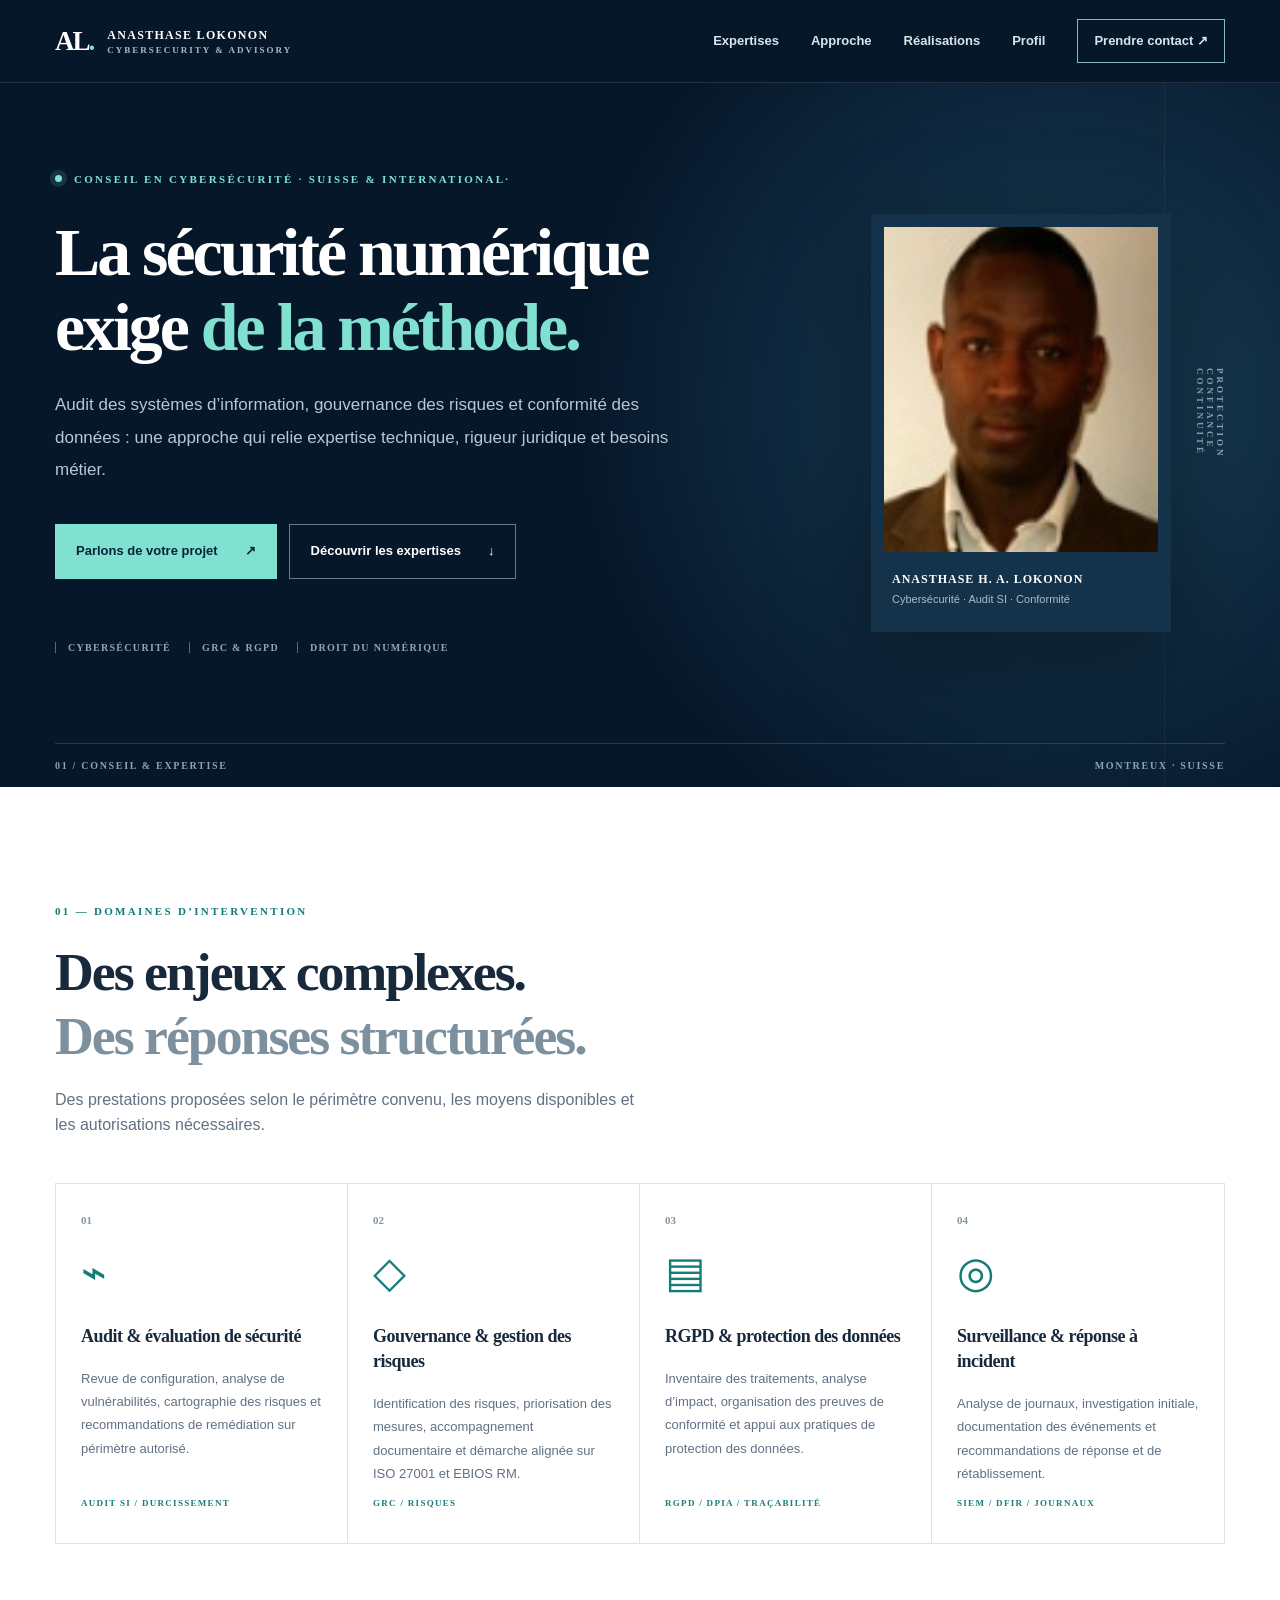
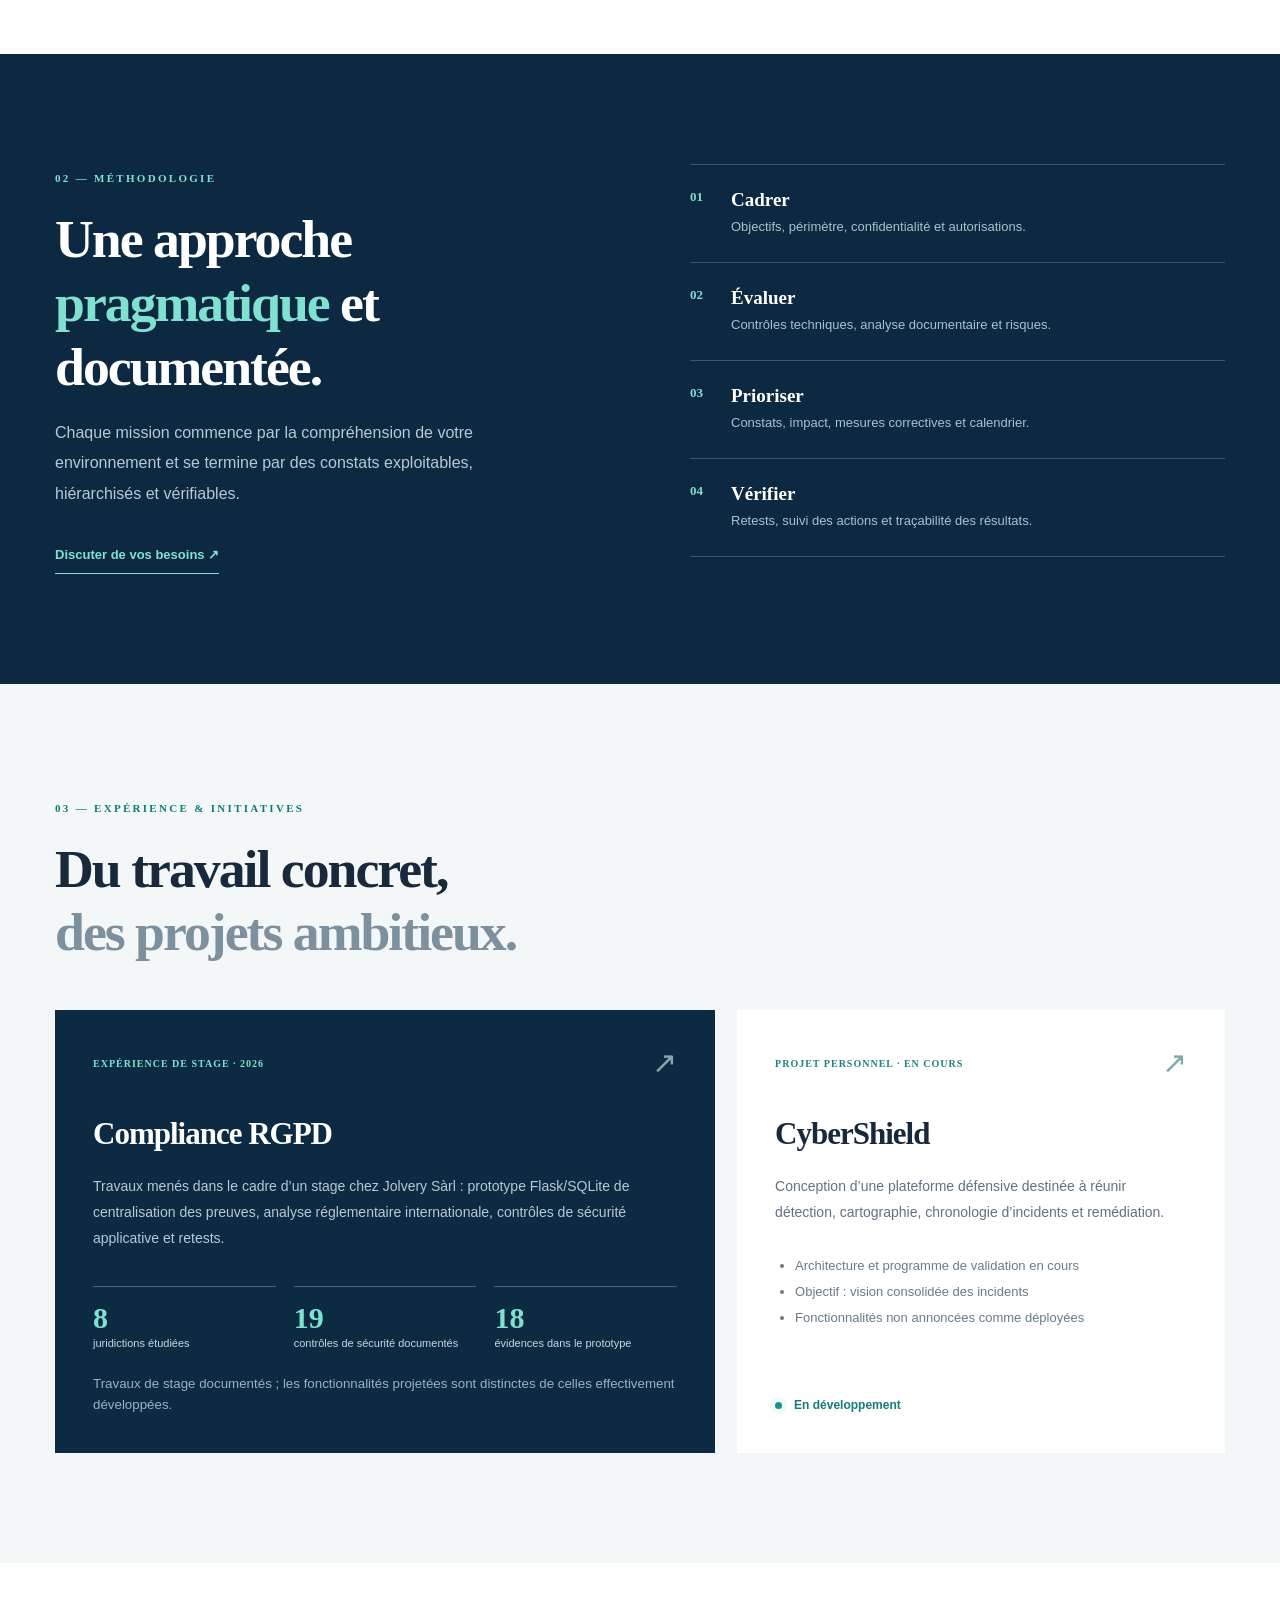
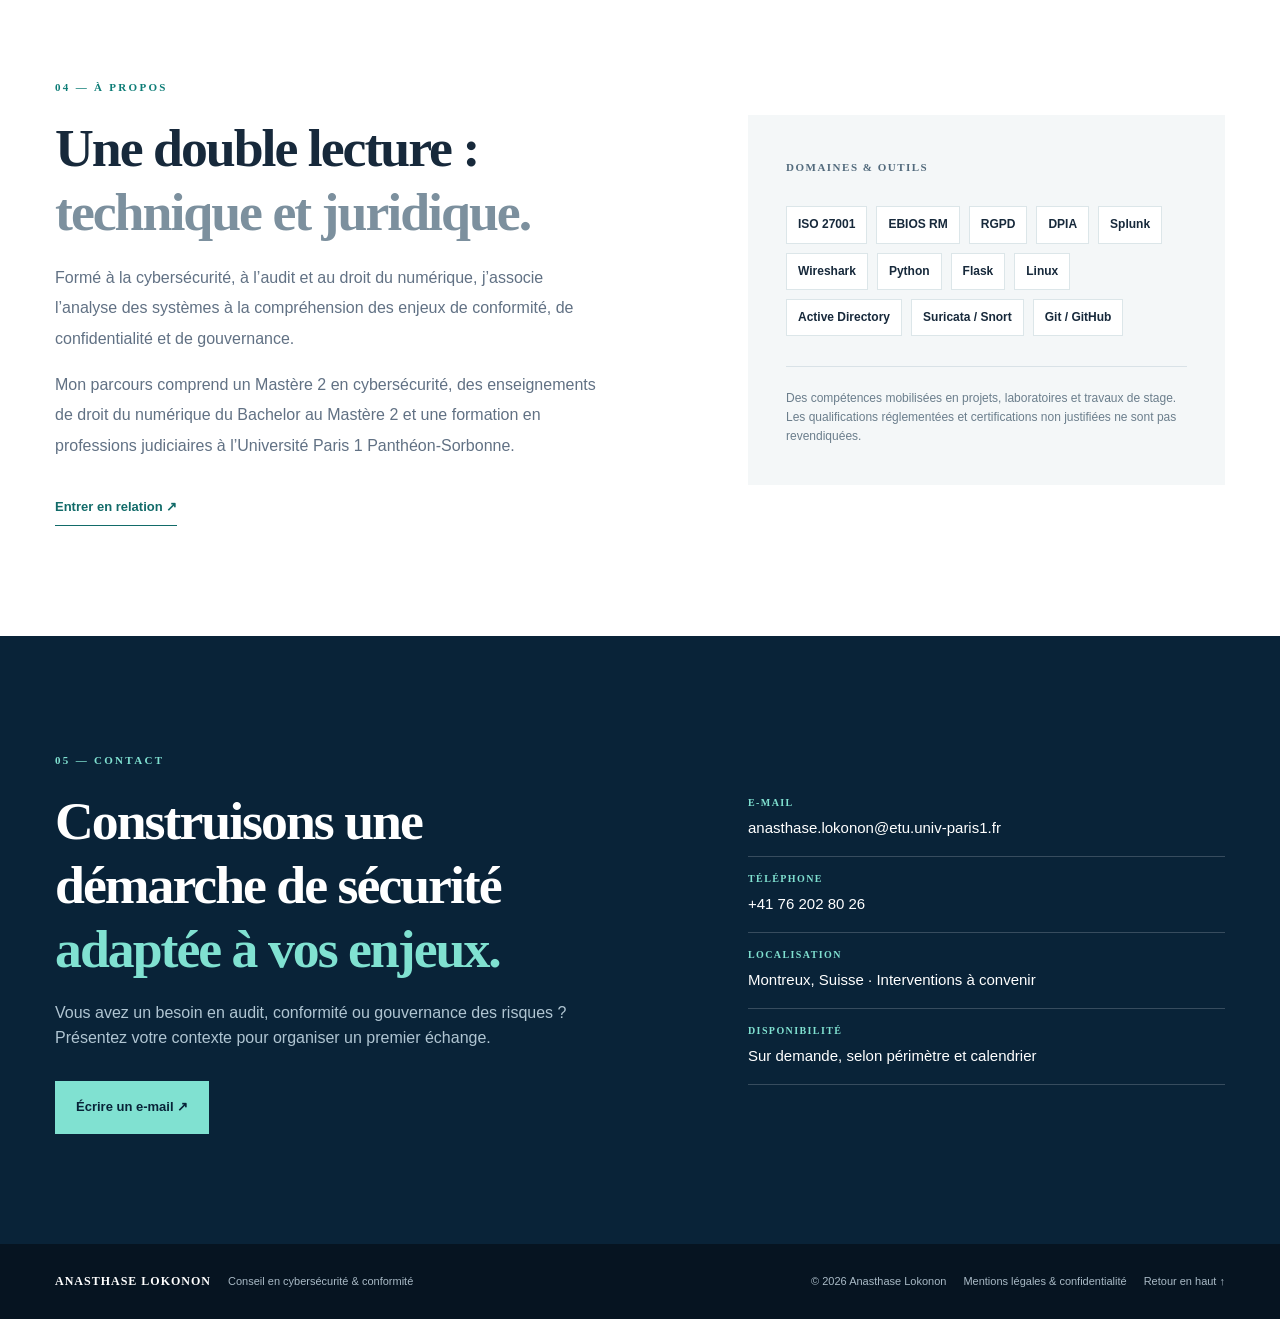
==== commit da246155: "Ajout de la politique CSP de sécurité" ====
--- a/index.html
+++ b/index.html
@@ -2,6 +2,17 @@
 <html lang="fr">
 <head>
 <meta charset="utf-8"><meta name="viewport" content="width=device-width,initial-scale=1">
+  
+<meta http-equiv="Content-Security-Policy"
+      content="default-src 'self';
+               script-src 'self';
+               style-src 'self' https://fonts.googleapis.com;
+               img-src 'self' data:;
+               font-src 'self' https://fonts.gstatic.com;
+               connect-src 'self';
+               object-src 'none';
+               upgrade-insecure-requests">
+
 <meta name="description" content="Conseil en cybersécurité, audit de sécurité, gouvernance des risques et conformité RGPD en Suisse. Anasthase Lokonon.">
 <meta name="theme-color" content="#07172a"><title>Anasthase Lokonon | Conseil en cybersécurité & conformité</title>
 <link rel="icon" href="assets/favicon.svg" type="image/svg+xml"><link rel="stylesheet" href="styles.css">
--- a/styles.css
+++ b/styles.css
@@ -1,2 +1,12 @@
 @import url('https://fonts.googleapis.com/css2?family=DM+Sans:wght@400;500;600;700&family=Manrope:wght@400;500;600;700;800&display=swap');
 :root{--navy:#07172a;--navy2:#0d2841;--teal:#80e1d1;--ink:#17293b;--muted:#617184;--line:#dce4eb;--off:#f4f7f8;--white:#fff}*{box-sizing:border-box}html{scroll-behavior:smooth}body{margin:0;font-family:'DM Sans',Arial,sans-serif;color:var(--ink);background:#fff;line-height:1.6}a{color:inherit;text-decoration:none}button{font:inherit}img{max-width:100%}.container{width:min(1170px,calc(100% - 56px));margin:auto}.skip{position:absolute;left:-999px;top:0;background:white;z-index:10;padding:10px}.skip:focus{left:10px}.header{background:var(--navy);position:sticky;top:0;z-index:8;border-bottom:1px solid #ffffff1c}.nav{display:flex;align-items:center;justify-content:space-between;min-height:82px}.brand{display:flex;gap:14px;align-items:center;color:white}.brand-mark{font:800 27px Manrope;letter-spacing:-2px}.brand-mark span{color:var(--teal)}.brand-copy{font:800 12px Manrope;letter-spacing:1.3px}.brand-copy small{display:block;font-size:9px;letter-spacing:2px;color:#a7bbcb;margin-top:2px}.nav nav{display:flex;align-items:center;gap:32px;color:#d9e5ec;font-size:13px;font-weight:600}.nav nav a:hover,.text-link:hover{color:var(--teal)}.nav-contact{border:1px solid #8ab6c4;padding:11px 16px}.menu-toggle{display:none}.hero{background:radial-gradient(circle at 83% 45%,#19415a 0%,transparent 43%),var(--navy);color:white;position:relative;overflow:hidden}.hero:before{content:'';position:absolute;right:9%;top:0;height:100%;border-left:1px solid #ffffff0d}.hero-grid{min-height:660px;display:grid;grid-template-columns:1.22fr .78fr;gap:80px;align-items:center;padding:68px 0}.eyebrow,.kicker{font:800 11px Manrope;letter-spacing:2.3px;color:#0e7d77}.eyebrow{color:var(--teal);display:flex;align-items:center;gap:12px}.pulse{display:inline-block;width:7px;height:7px;background:var(--teal);border-radius:50%;box-shadow:0 0 0 5px #80e1d122}.hero h1{font:800 clamp(46px,5.3vw,78px)/1.11 Manrope;letter-spacing:-3px;margin:30px 0 24px;max-width:750px}.hero h1 em,.approach h2 em,.contact h2 em{font-style:normal;color:var(--teal)}.lead{font-size:17px;max-width:620px;color:#b7c8d4;line-height:1.9}.hero-actions{display:flex;gap:12px;flex-wrap:wrap;margin-top:38px}.btn{display:inline-flex;gap:27px;align-items:center;justify-content:space-between;padding:16px 21px;font-size:13px;font-weight:800;transition:transform .2s,background .2s}.btn:hover{transform:translateY(-2px)}.primary{background:var(--teal);color:#082338}.primary:hover{background:#a7f0e4}.ghost{border:1px solid #617d90;color:white}.hero-proof{display:flex;gap:18px;flex-wrap:wrap;margin-top:63px}.hero-proof span{font:700 10px Manrope;letter-spacing:1.3px;color:#8ea7b8;border-left:1px solid #447084;padding-left:12px}.hero-aside{display:flex;align-items:center;gap:24px;justify-content:flex-end}.portrait-card{width:300px;background:#14334a;padding:13px;box-shadow:0 24px 90px #0006;transform:translateY(10px)}.portrait-card img{width:100%;height:325px;object-fit:cover;object-position:center 25%;display:block;image-rendering:auto;filter:saturate(.88)}.portrait-meta{padding:20px 8px 10px;display:grid;gap:4px}.portrait-meta span{font:800 12px Manrope;letter-spacing:1px}.portrait-meta small{font-size:11px;color:#a7becd}.hero-annotation{writing-mode:vertical-rl;font:700 9px Manrope;letter-spacing:3px;color:#92b2bf}.hero-bottom{border-top:1px solid #ffffff24;display:flex;justify-content:space-between;padding:16px 0;color:#88a5b5;font:700 10px Manrope;letter-spacing:1.7px}.section{padding:110px 0}.section-heading{max-width:770px;margin-bottom:45px}.section h2{font:800 clamp(34px,4.2vw,56px)/1.19 Manrope;letter-spacing:-2px;margin:18px 0}.section-heading h2 span,.profile h2 span{color:#7c909e}.section-heading p{max-width:600px;color:var(--muted)}.services{display:grid;grid-template-columns:repeat(4,1fr);border:1px solid var(--line)}.service{padding:30px 25px 35px;border-right:1px solid var(--line);min-height:355px;display:flex;flex-direction:column}.service:last-child{border:0}.service-num{font:800 11px Manrope;color:#8095a5}.service-icon{font-size:43px;color:#157c79;margin:12px 0}.service h3{font:800 18px/1.4 Manrope;letter-spacing:-.5px;margin:5px 0}.service p{font-size:13px;color:var(--muted);line-height:1.8}.service-tags{margin-top:auto;font:800 9px Manrope;letter-spacing:1.3px;color:#197d7b}.approach{background:var(--navy2);color:white}.approach-grid{display:grid;grid-template-columns:1fr 1fr;gap:100px}.kicker.light{color:var(--teal)}.approach h2{max-width:470px}.approach p{color:#b7c9d6;max-width:440px;line-height:1.9}.text-link{display:inline-block;font-weight:800;color:var(--teal);border-bottom:1px solid currentColor;padding-bottom:7px;margin-top:20px;font-size:13px}.steps{border-top:1px solid #ffffff35}.steps>div{display:flex;gap:28px;border-bottom:1px solid #ffffff35;padding:24px 0}.steps b{color:var(--teal);font:800 13px Manrope}.steps span{display:grid;gap:6px}.steps strong{font:800 19px Manrope}.steps small{color:#abc0ce;font-size:13px}.projects{background:var(--off)}.project-grid{display:grid;grid-template-columns:1.15fr .85fr;gap:22px}.project{padding:38px;background:white;min-height:425px;display:flex;flex-direction:column}.project.featured{background:#0c2b43;color:white}.project-top{display:flex;justify-content:space-between;align-items:center}.tag{font:800 10px Manrope;letter-spacing:1px;color:var(--teal)}.tag.outline{color:#1d827e}.project-symbol{font-size:30px;line-height:1;color:#7faaa9}.project h3{font:800 31px Manrope;letter-spacing:-1px;margin:38px 0 8px}.project p{font-size:14px;line-height:1.85;color:#b6c9d5}.project.secondary p{color:var(--muted)}.project-metrics{display:grid;grid-template-columns:repeat(3,1fr);gap:18px;margin:20px 0}.project-metrics div{border-top:1px solid #ffffff42;padding-top:14px}.project-metrics strong{display:block;font:800 30px Manrope;color:var(--teal)}.project-metrics span{display:block;font-size:11px;color:#c6d7df}.project.featured>small{color:#9ab1c0;margin-top:auto}.project ul{padding-left:20px;font-size:13px;color:#667c8a;line-height:2}.project-status{margin-top:auto;font-size:12px;font-weight:800;color:#167b75;display:flex;align-items:center;gap:12px}.project-status .pulse{background:#14958a}.profile-grid{display:grid;grid-template-columns:1.1fr .9fr;gap:110px;align-items:center}.profile p{color:var(--muted);line-height:1.9;max-width:550px}.text-link.dark{color:#126b69}.profile-panel{background:var(--off);padding:38px}.profile-panel>span{font:800 11px Manrope;letter-spacing:1.5px;color:#536b7d}.chips{display:flex;flex-wrap:wrap;gap:9px;margin-top:28px}.chips span{background:white;border:1px solid #dce6e9;padding:8px 11px;font-size:12px;font-weight:700}.profile-note{margin-top:30px;border-top:1px solid #d9e2e7;padding-top:22px;font-size:12px;color:#6b7e8c}.contact{background:#092338;color:white}.contact-grid{display:grid;grid-template-columns:1.1fr .9fr;gap:110px}.contact h2{max-width:610px}.contact p{color:#b0c5d2;max-width:530px;margin-bottom:30px}.contact-details{padding-top:35px}.contact-details>div{border-bottom:1px solid #ffffff30;padding:16px 0;display:grid;gap:8px}.contact-details small{font:800 10px Manrope;letter-spacing:1.4px;color:var(--teal)}.contact-details a,.contact-details span{font-size:15px;overflow-wrap:anywhere}footer{background:#061421;color:#a9bac6}.footer-inner{padding:29px 0;display:flex;justify-content:space-between;gap:20px}.footer-inner>div{display:flex;gap:17px;align-items:center;flex-wrap:wrap;font-size:11px}.footer-inner strong{color:white;font:800 12px Manrope;letter-spacing:1px}.footer-link{background:none;border:0;color:inherit;cursor:pointer;padding:0;font-size:11px}.footer-link:hover{color:white}dialog{max-width:610px;border:0;box-shadow:0 30px 100px #0007;padding:0;border-radius:4px}dialog::backdrop{background:#041625b8}.dialog-content{padding:36px;position:relative}.dialog-content h2{font:800 25px Manrope}.dialog-content p{color:#526779;font-size:14px}.close{position:absolute;right:16px;top:10px;border:0;background:none;font-size:30px;cursor:pointer}@media(max-width:980px){.nav nav{gap:16px}.hero-grid{gap:25px}.portrait-card{width:235px}.portrait-card img{height:260px}.services{grid-template-columns:repeat(2,1fr)}.service:nth-child(2){border-right:0}.service:nth-child(-n+2){border-bottom:1px solid var(--line)}.approach-grid,.profile-grid,.contact-grid{gap:40px}}@media(max-width:700px){.container{width:min(100% - 34px,1170px)}.nav{min-height:68px}.menu-toggle{display:block;background:transparent;color:white;border:1px solid #7891a1;padding:8px 12px}.nav nav{display:none;position:absolute;top:68px;left:0;right:0;background:#092338;flex-direction:column;align-items:stretch;gap:0;padding:10px 18px 20px}.nav nav.open{display:flex}.nav nav a{padding:12px;border-bottom:1px solid #ffffff21}.nav-contact{border:0}.hero-grid{grid-template-columns:1fr;min-height:0;padding:58px 0 40px;gap:38px}.hero h1{letter-spacing:-2px}.hero-aside{justify-content:flex-start}.portrait-card{width:230px}.portrait-card img{height:260px}.hero-annotation{display:none}.hero-proof{margin-top:35px}.hero-bottom{font-size:9px}.section{padding:70px 0}.section h2{letter-spacing:-1.5px}.services{grid-template-columns:1fr}.service{border-right:0!important;border-bottom:1px solid var(--line)!important;min-height:260px}.service:last-child{border-bottom:0!important}.approach-grid,.project-grid,.profile-grid,.contact-grid{grid-template-columns:1fr}.project{padding:28px;min-height:0}.project-metrics{gap:10px}.project-metrics strong{font-size:23px}.profile-panel{padding:26px}.footer-inner{flex-direction:column}.brand-copy{font-size:10px}}@media(prefers-reduced-motion:reduce){html{scroll-behavior:auto}.btn{transition:none}}
+/* Accessibilité : navigation au clavier */
+a:focus-visible,
+button:focus-visible {
+    outline: 3px solid #80e1d1;
+    outline-offset: 4px;
+}
+/* Décalage des sections sous le menu */
+html {
+    scroll-padding-top: 90px;
+}
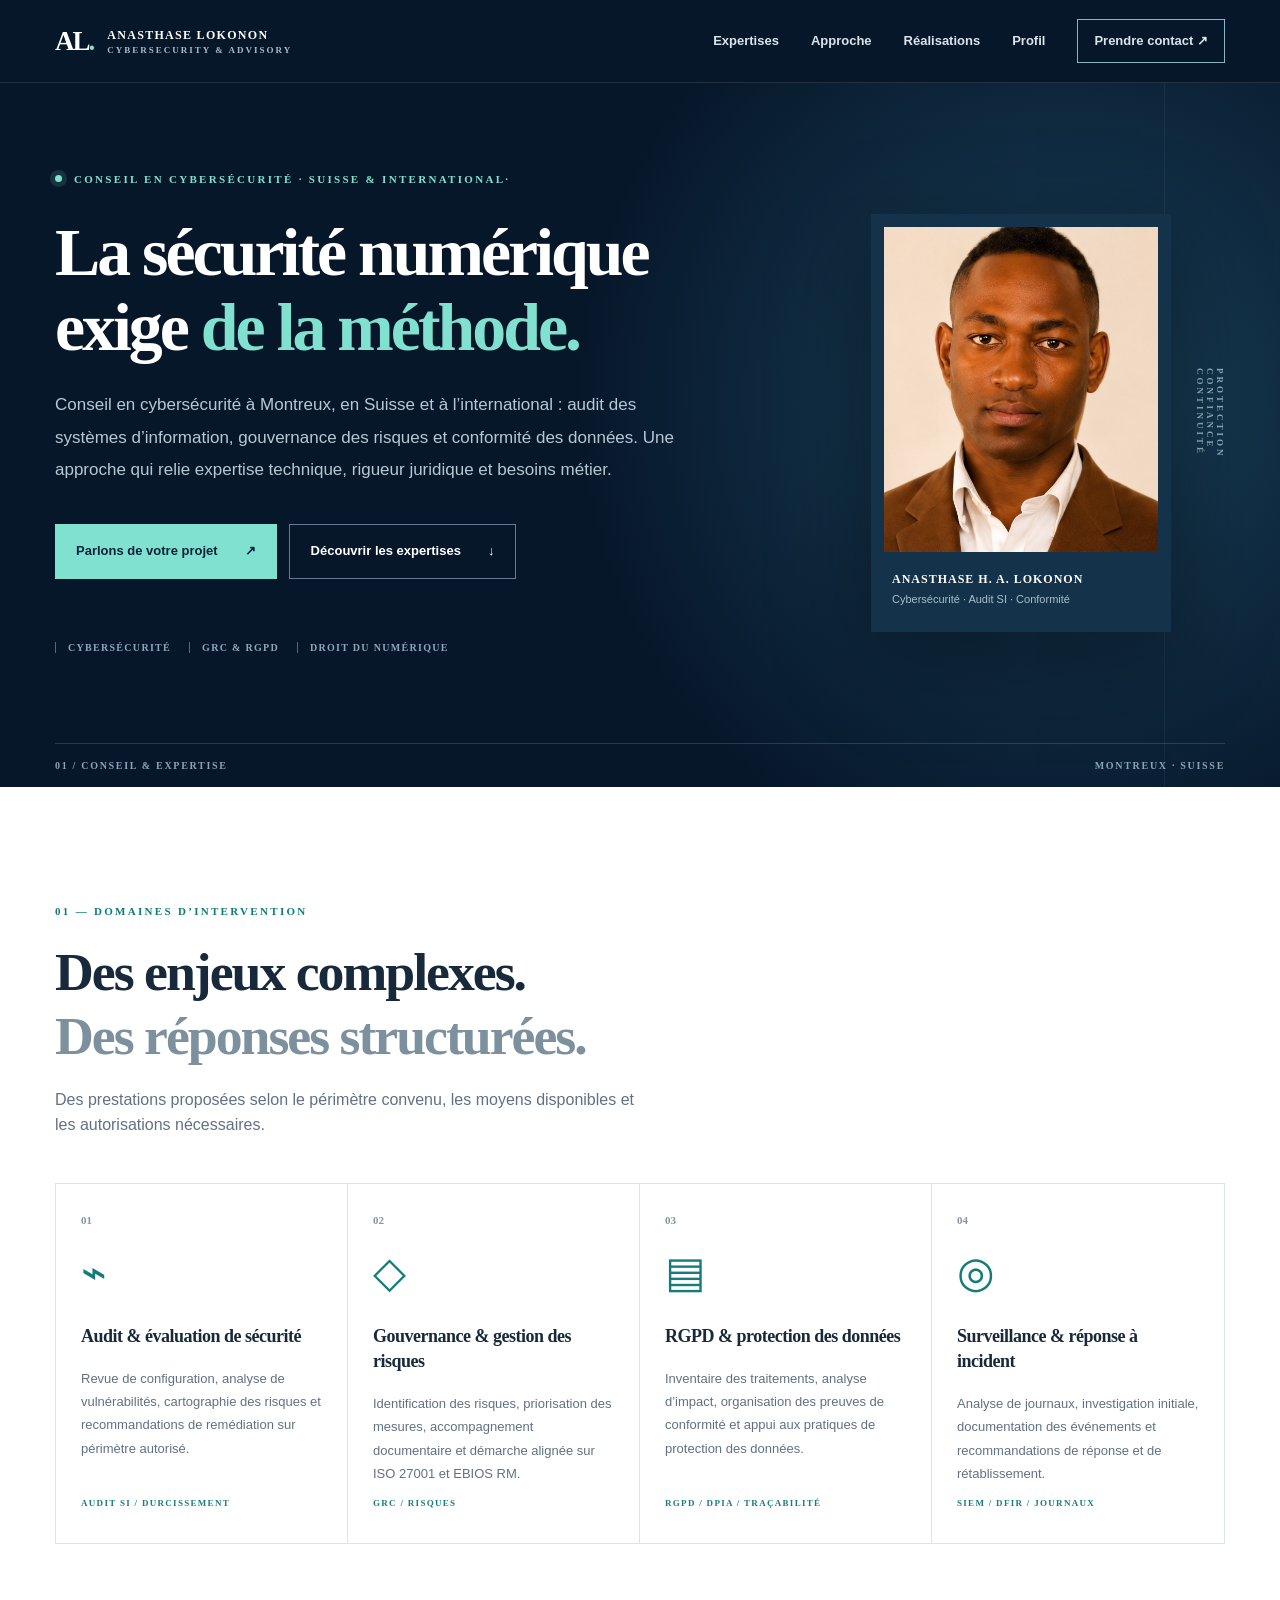
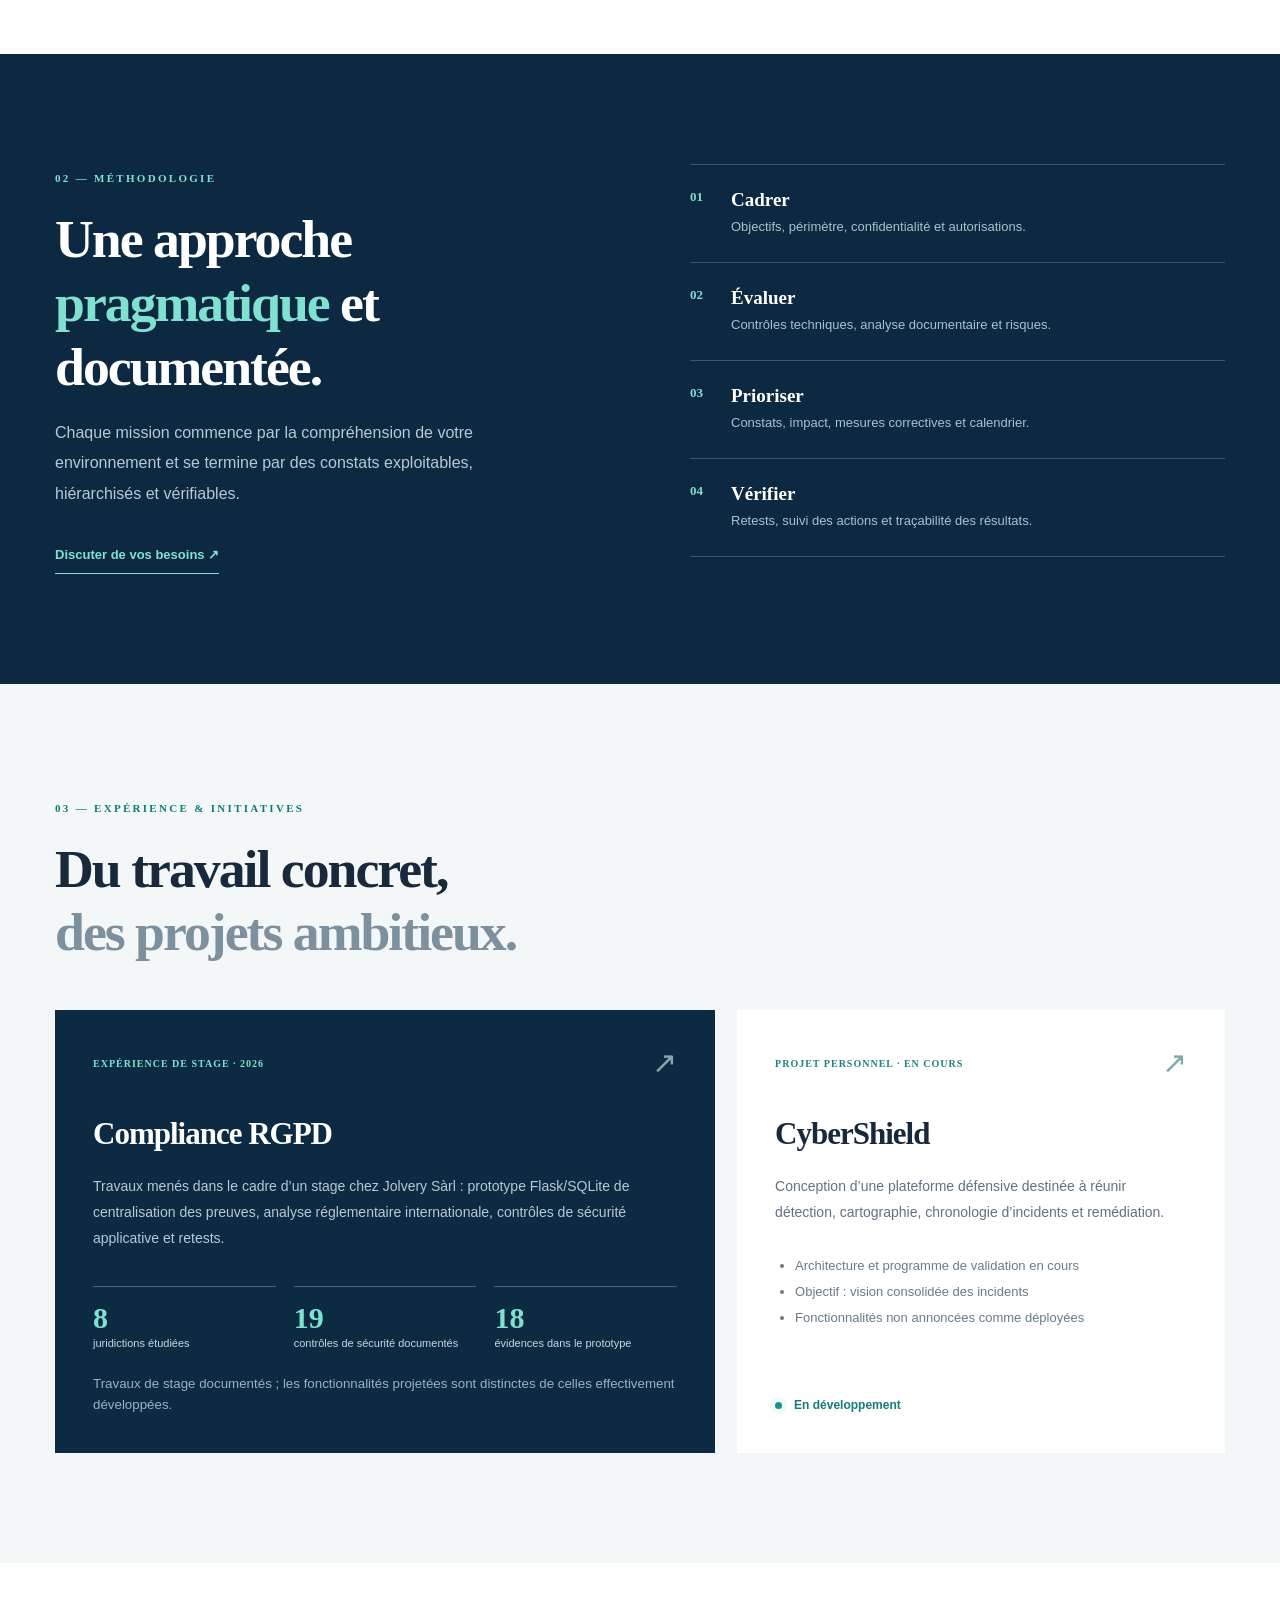
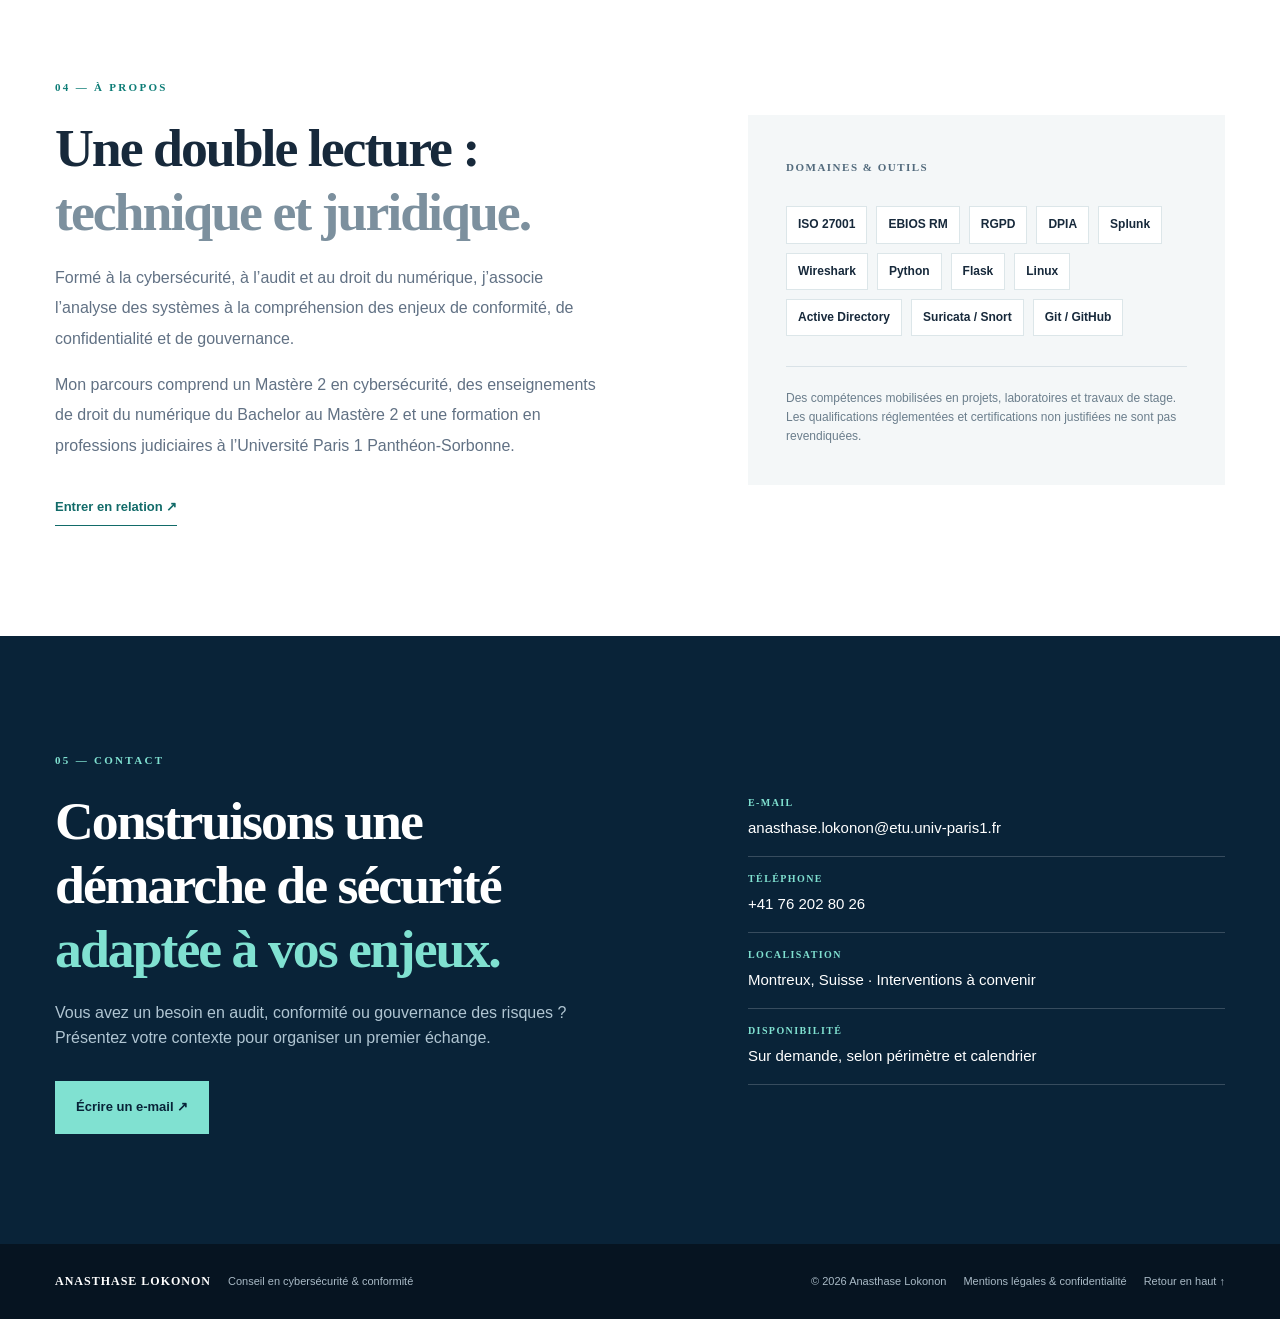
==== commit 16d5e240: "Optimisation SEO et intégration des données structurées" ====
--- a/index.html
+++ b/index.html
@@ -5,23 +5,42 @@
   
 <meta http-equiv="Content-Security-Policy"
       content="default-src 'self';
+               base-uri 'self';
                script-src 'self';
                style-src 'self' https://fonts.googleapis.com;
                img-src 'self' data:;
                font-src 'self' https://fonts.gstatic.com;
                connect-src 'self';
                object-src 'none';
+               form-action 'none';
                upgrade-insecure-requests">
 
-<meta name="description" content="Conseil en cybersécurité, audit de sécurité, gouvernance des risques et conformité RGPD en Suisse. Anasthase Lokonon.">
-<meta name="theme-color" content="#07172a"><title>Anasthase Lokonon | Conseil en cybersécurité & conformité</title>
+
+<meta name="description" content="Conseil en cybersécurité à Montreux, Suisse : audit de sécurité, gouvernance des risques, conformité RGPD et investigation numérique. Suisse et international.">
+<link rel="canonical" href="https://lokonon-cybersecurity.pages.dev/">
+<meta property="og:type" content="website">
+<meta property="og:locale" content="fr_CH">
+<meta property="og:site_name" content="Lokonon Cybersecurity &amp; Advisory">
+<meta property="og:title" content="Anasthase Lokonon | Consultant cybersécurité en Suisse">
+<meta property="og:description" content="Conseil en cybersécurité à Montreux, Suisse : audit de sécurité, gouvernance des risques, conformité RGPD et investigation numérique. Suisse et international.">
+<meta property="og:url" content="https://lokonon-cybersecurity.pages.dev/">
+<meta property="og:image" content="https://lokonon-cybersecurity.pages.dev/assets/portrait.jpg">
+<meta property="og:image:alt" content="Portrait d’Anasthase Lokonon">
+<meta name="twitter:card" content="summary">
+<meta name="twitter:title" content="Anasthase Lokonon | Consultant cybersécurité en Suisse">
+<meta name="twitter:description" content="Conseil en cybersécurité à Montreux, Suisse : audit de sécurité, gouvernance des risques, conformité RGPD et investigation numérique. Suisse et international.">
+<meta name="twitter:image" content="https://lokonon-cybersecurity.pages.dev/assets/portrait.jpg">
+<meta name="twitter:image:alt" content="Portrait d’Anasthase Lokonon">
+<meta name="theme-color" content="#07172a"><title>Anasthase Lokonon | Consultant cybersécurité en Suisse</title>
 <link rel="icon" href="assets/favicon.svg" type="image/svg+xml"><link rel="stylesheet" href="styles.css">
 </head>
-<body>
+<body itemscope itemtype="https://schema.org/Person">
+<link itemprop="url" href="https://lokonon-cybersecurity.pages.dev/">
+<meta itemprop="jobTitle" content="Consultant en cybersécurité">
 <a class="skip" href="#main">Aller au contenu</a>
 <header class="header"><div class="container nav"><a class="brand" href="#accueil" aria-label="Accueil"><span class="brand-mark">AL<span>.</span></span><span class="brand-copy">ANASTHASE LOKONON<small>CYBERSECURITY & ADVISORY</small></span></a><button class="menu-toggle" type="button" aria-expanded="false" aria-controls="navlinks">Menu <span aria-hidden="true">☰</span></button><nav id="navlinks" aria-label="Navigation principale"><a href="#expertises">Expertises</a><a href="#approche">Approche</a><a href="#realisations">Réalisations</a><a href="#profil">Profil</a><a class="nav-contact" href="#contact">Prendre contact ↗</a></nav></div></header>
 <main id="main">
-<section class="hero" id="accueil"><div class="hero-grid container"><div class="hero-copy"><div class="eyebrow"><span class="pulse"></span> CONSEIL EN CYBERSÉCURITÉ · SUISSE & INTERNATIONAL· </div><h1>La sécurité numérique exige <em>de la méthode.</em></h1><p class="lead">Audit des systèmes d’information, gouvernance des risques et conformité des données : une approche qui relie expertise technique, rigueur juridique et besoins métier.</p><div class="hero-actions"><a class="btn primary" href="#contact">Parlons de votre projet <span>↗</span></a><a class="btn ghost" href="#expertises">Découvrir les expertises <span>↓</span></a></div><div class="hero-proof"><span>CYBERSÉCURITÉ</span><span>GRC & RGPD</span><span>DROIT DU NUMÉRIQUE</span></div></div><div class="hero-aside"><div class="portrait-card"><img src="assets/portrait.jpg" alt="Portrait d’Anasthase Lokonon"/><div class="portrait-meta"><span>ANASTHASE H. A. LOKONON</span><small>Cybersécurité · Audit SI · Conformité</small></div></div><div class="hero-annotation"><span class="line"></span><span>PROTECTION<br>CONFIANCE<br>CONTINUITÉ</span></div></div></div><div class="hero-bottom container"><span>01 / CONSEIL & EXPERTISE</span><span>MONTREUX · SUISSE</span></div></section>
+<section class="hero" id="accueil"><div class="hero-grid container"><div class="hero-copy"><div class="eyebrow"><span class="pulse"></span> CONSEIL EN CYBERSÉCURITÉ · SUISSE & INTERNATIONAL· </div><h1>La sécurité numérique exige <em>de la méthode.</em></h1><p class="lead">Conseil en cybersécurité à Montreux, en Suisse et à l’international : audit des systèmes d’information, gouvernance des risques et conformité des données. Une approche qui relie expertise technique, rigueur juridique et besoins métier.</p><div class="hero-actions"><a class="btn primary" href="#contact">Parlons de votre projet <span>↗</span></a><a class="btn ghost" href="#expertises">Découvrir les expertises <span>↓</span></a></div><div class="hero-proof"><span>CYBERSÉCURITÉ</span><span>GRC & RGPD</span><span>DROIT DU NUMÉRIQUE</span></div></div><div class="hero-aside"><div class="portrait-card"><img itemprop="image" src="assets/portrait.jpg" alt="Portrait d’Anasthase Lokonon"/><div class="portrait-meta"><span itemprop="name">ANASTHASE H. A. LOKONON</span><small>Cybersécurité · Audit SI · Conformité</small></div></div><div class="hero-annotation"><span class="line"></span><span>PROTECTION<br>CONFIANCE<br>CONTINUITÉ</span></div></div></div><div class="hero-bottom container"><span>01 / CONSEIL & EXPERTISE</span><span>MONTREUX · SUISSE</span></div></section>
 <section class="intro section" id="expertises"><div class="container"><div class="section-heading"><span class="kicker">01 — DOMAINES D’INTERVENTION</span><h2>Des enjeux complexes.<br><span>Des réponses structurées.</span></h2><p>Des prestations proposées selon le périmètre convenu, les moyens disponibles et les autorisations nécessaires.</p></div><div class="services"><article class="service"><span class="service-num">01</span><div class="service-icon">⌁</div><h3>Audit & évaluation de sécurité</h3><p>Revue de configuration, analyse de vulnérabilités, cartographie des risques et recommandations de remédiation sur périmètre autorisé.</p><span class="service-tags">AUDIT SI / DURCISSEMENT</span></article><article class="service"><span class="service-num">02</span><div class="service-icon">◇</div><h3>Gouvernance & gestion des risques</h3><p>Identification des risques, priorisation des mesures, accompagnement documentaire et démarche alignée sur ISO 27001 et EBIOS RM.</p><span class="service-tags">GRC / RISQUES</span></article><article class="service"><span class="service-num">03</span><div class="service-icon">▤</div><h3>RGPD & protection des données</h3><p>Inventaire des traitements, analyse d’impact, organisation des preuves de conformité et appui aux pratiques de protection des données.</p><span class="service-tags">RGPD / DPIA / TRAÇABILITÉ</span></article><article class="service"><span class="service-num">04</span><div class="service-icon">◎</div><h3>Surveillance & réponse à incident</h3><p>Analyse de journaux, investigation initiale, documentation des événements et recommandations de réponse et de rétablissement.</p><span class="service-tags">SIEM / DFIR / JOURNAUX</span></article></div></div></section>
 <section class="approach section" id="approche"><div class="container approach-grid"><div><span class="kicker light">02 — MÉTHODOLOGIE</span><h2>Une approche <em>pragmatique</em> et documentée.</h2><p>Chaque mission commence par la compréhension de votre environnement et se termine par des constats exploitables, hiérarchisés et vérifiables.</p><a class="text-link" href="#contact">Discuter de vos besoins ↗</a></div><div class="steps"><div><b>01</b><span><strong>Cadrer</strong><small>Objectifs, périmètre, confidentialité et autorisations.</small></span></div><div><b>02</b><span><strong>Évaluer</strong><small>Contrôles techniques, analyse documentaire et risques.</small></span></div><div><b>03</b><span><strong>Prioriser</strong><small>Constats, impact, mesures correctives et calendrier.</small></span></div><div><b>04</b><span><strong>Vérifier</strong><small>Retests, suivi des actions et traçabilité des résultats.</small></span></div></div></div></section>
 <section class="projects section" id="realisations"><div class="container"><div class="section-heading"><span class="kicker">03 — EXPÉRIENCE & INITIATIVES</span><h2>Du travail concret,<br><span>des projets ambitieux.</span></h2></div><div class="project-grid"><article class="project featured"><div class="project-top"><span class="tag">EXPÉRIENCE DE STAGE · 2026</span><span class="project-symbol">↗</span></div><h3>Compliance RGPD</h3><p>Travaux menés dans le cadre d’un stage chez Jolvery Sàrl : prototype Flask/SQLite de centralisation des preuves, analyse réglementaire internationale, contrôles de sécurité applicative et retests.</p><div class="project-metrics"><div><strong>8</strong><span>juridictions étudiées</span></div><div><strong>19</strong><span>contrôles de sécurité documentés</span></div><div><strong>18</strong><span>évidences dans le prototype</span></div></div><small>Travaux de stage documentés ; les fonctionnalités projetées sont distinctes de celles effectivement développées.</small></article><article class="project secondary"><div class="project-top"><span class="tag outline">PROJET PERSONNEL · EN COURS</span><span class="project-symbol">↗</span></div><h3>CyberShield</h3><p>Conception d’une plateforme défensive destinée à réunir détection, cartographie, chronologie d’incidents et remédiation.</p><ul><li>Architecture et programme de validation en cours</li><li>Objectif : vision consolidée des incidents</li><li>Fonctionnalités non annoncées comme déployées</li></ul><span class="project-status"><span class="pulse"></span> En développement</span></article></div></div></section>
